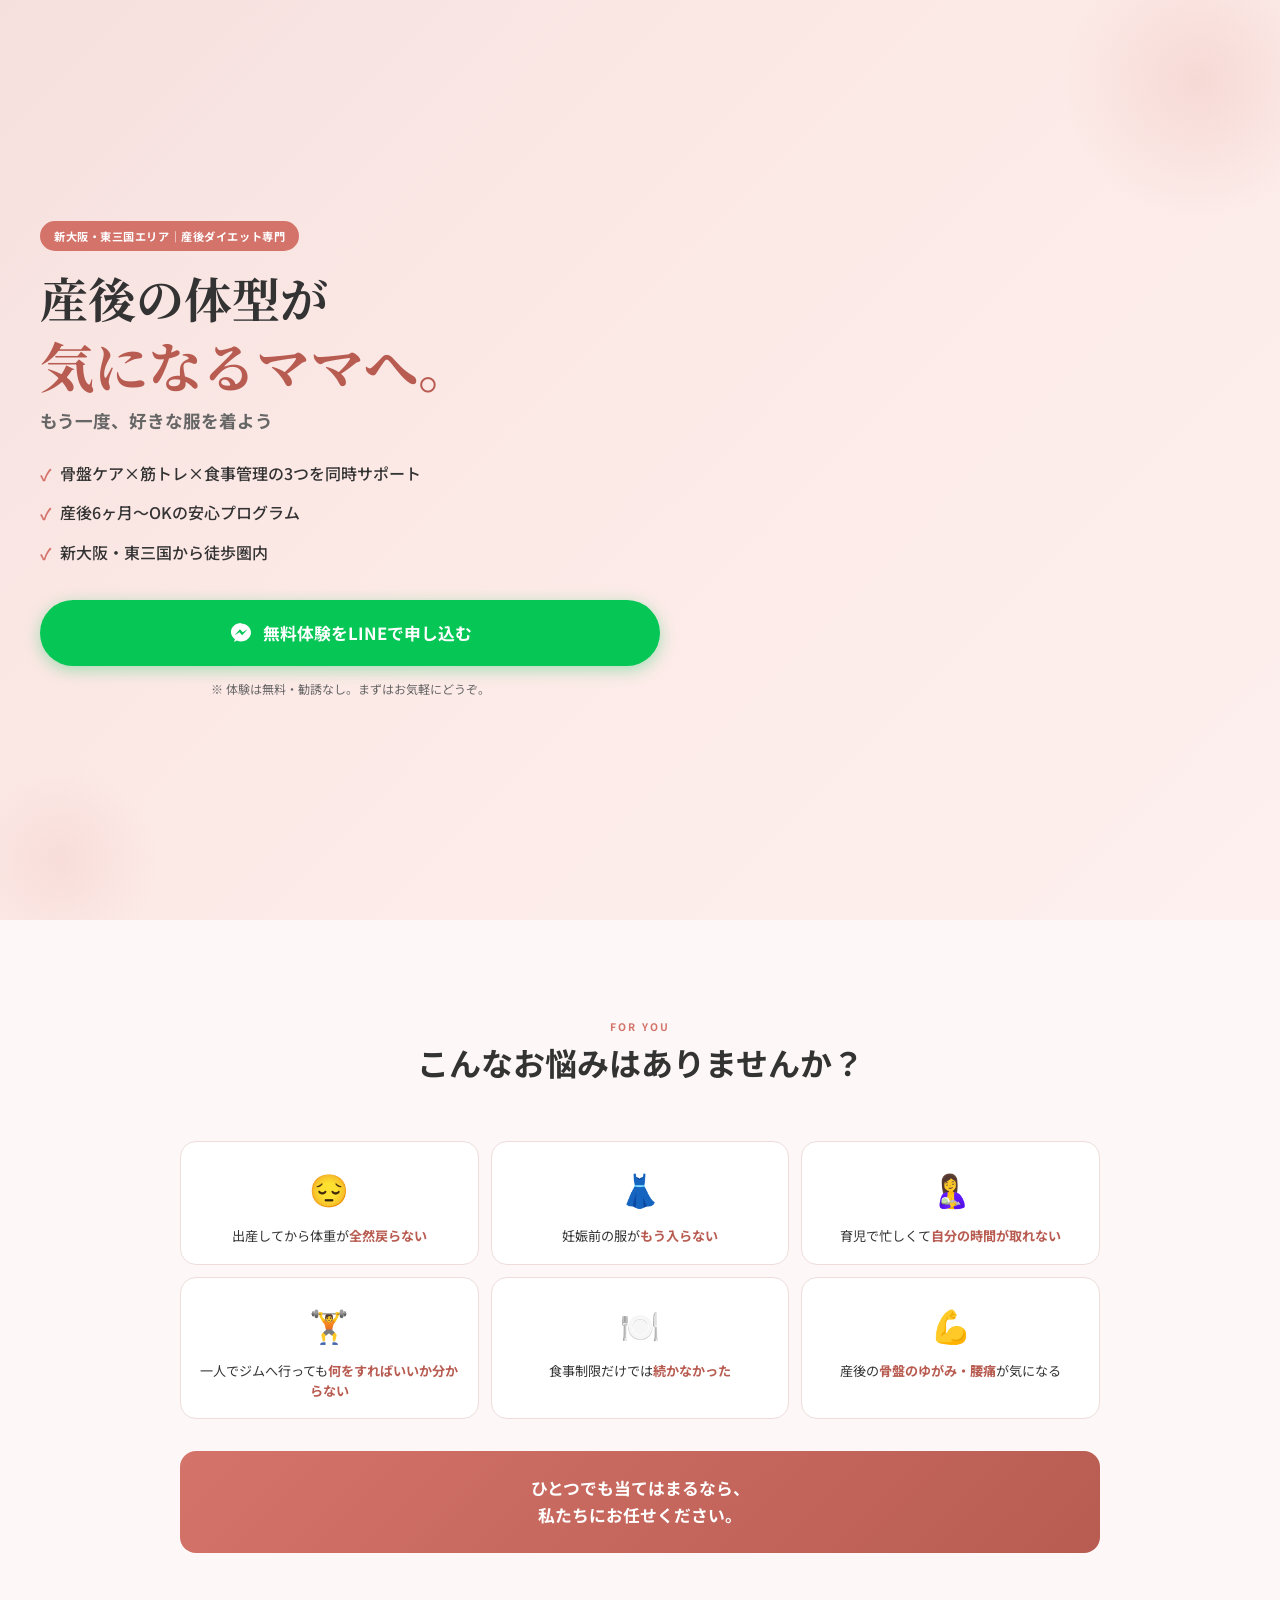
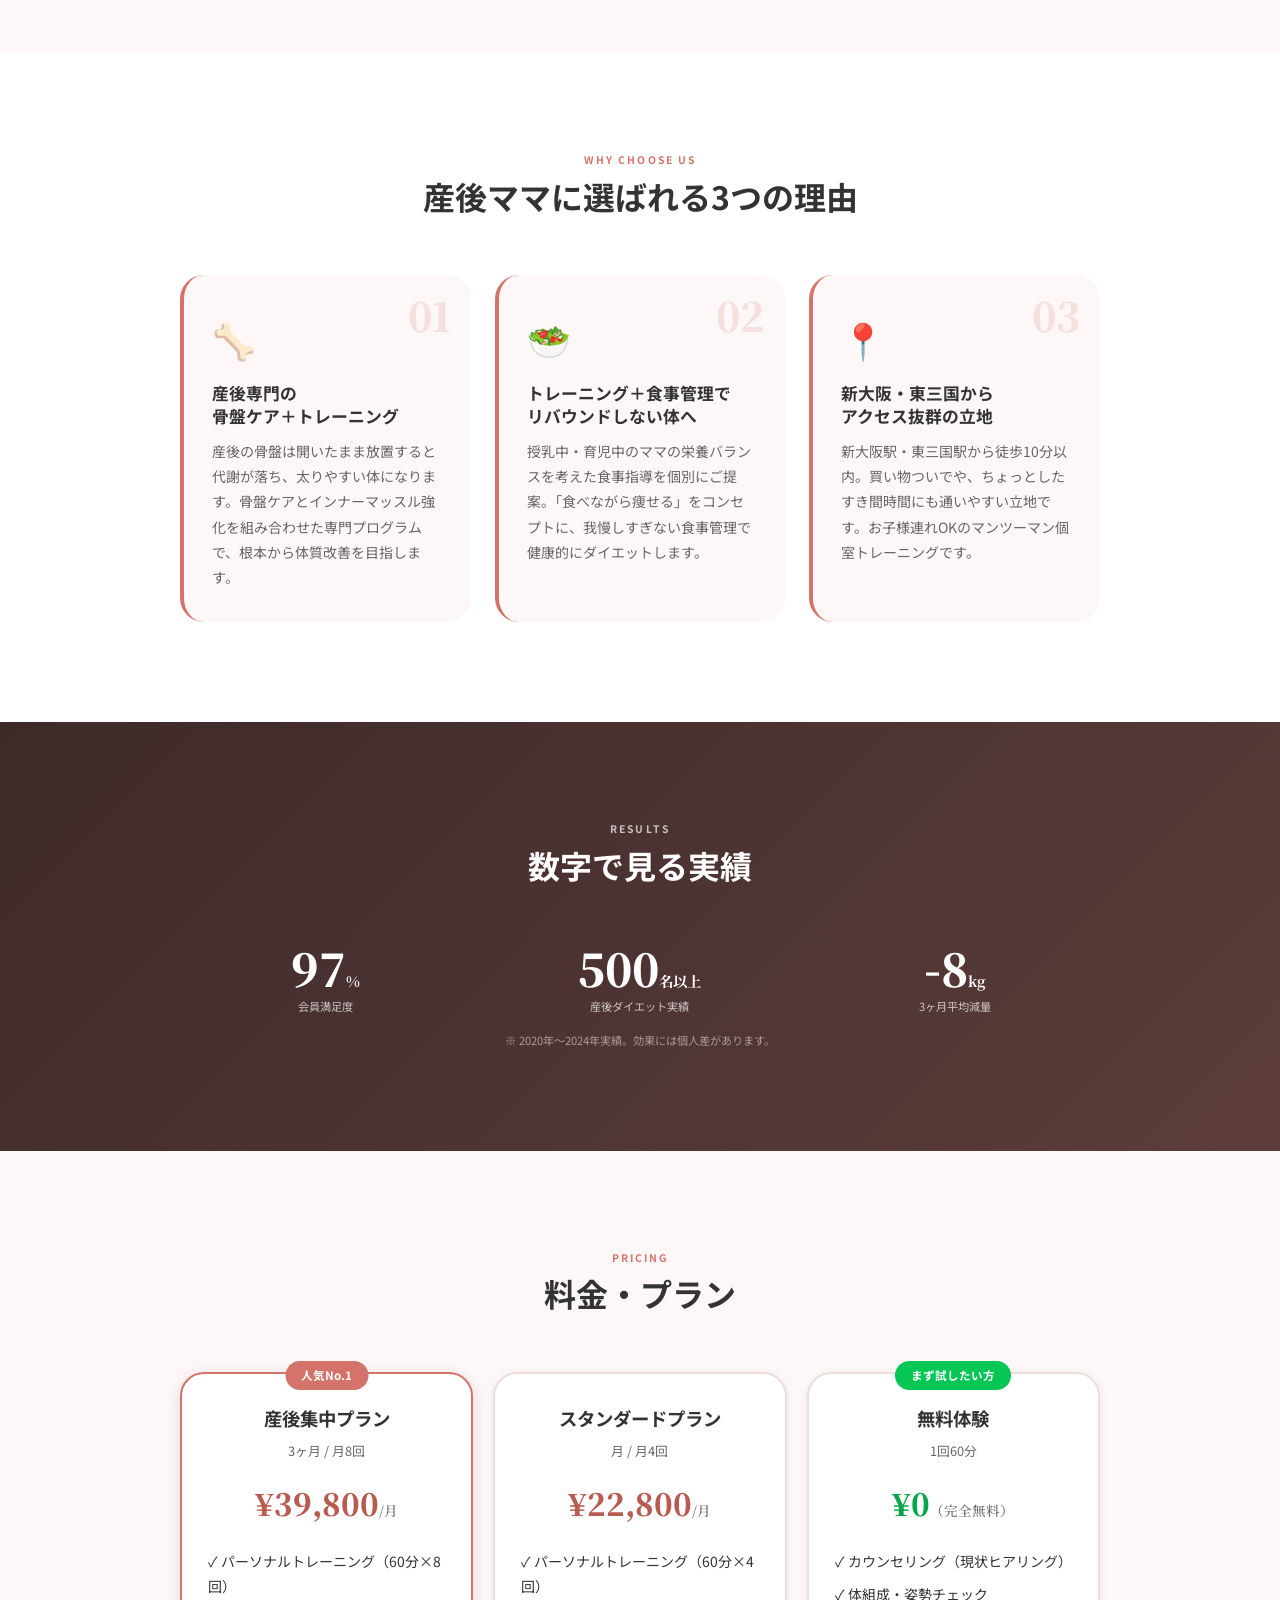
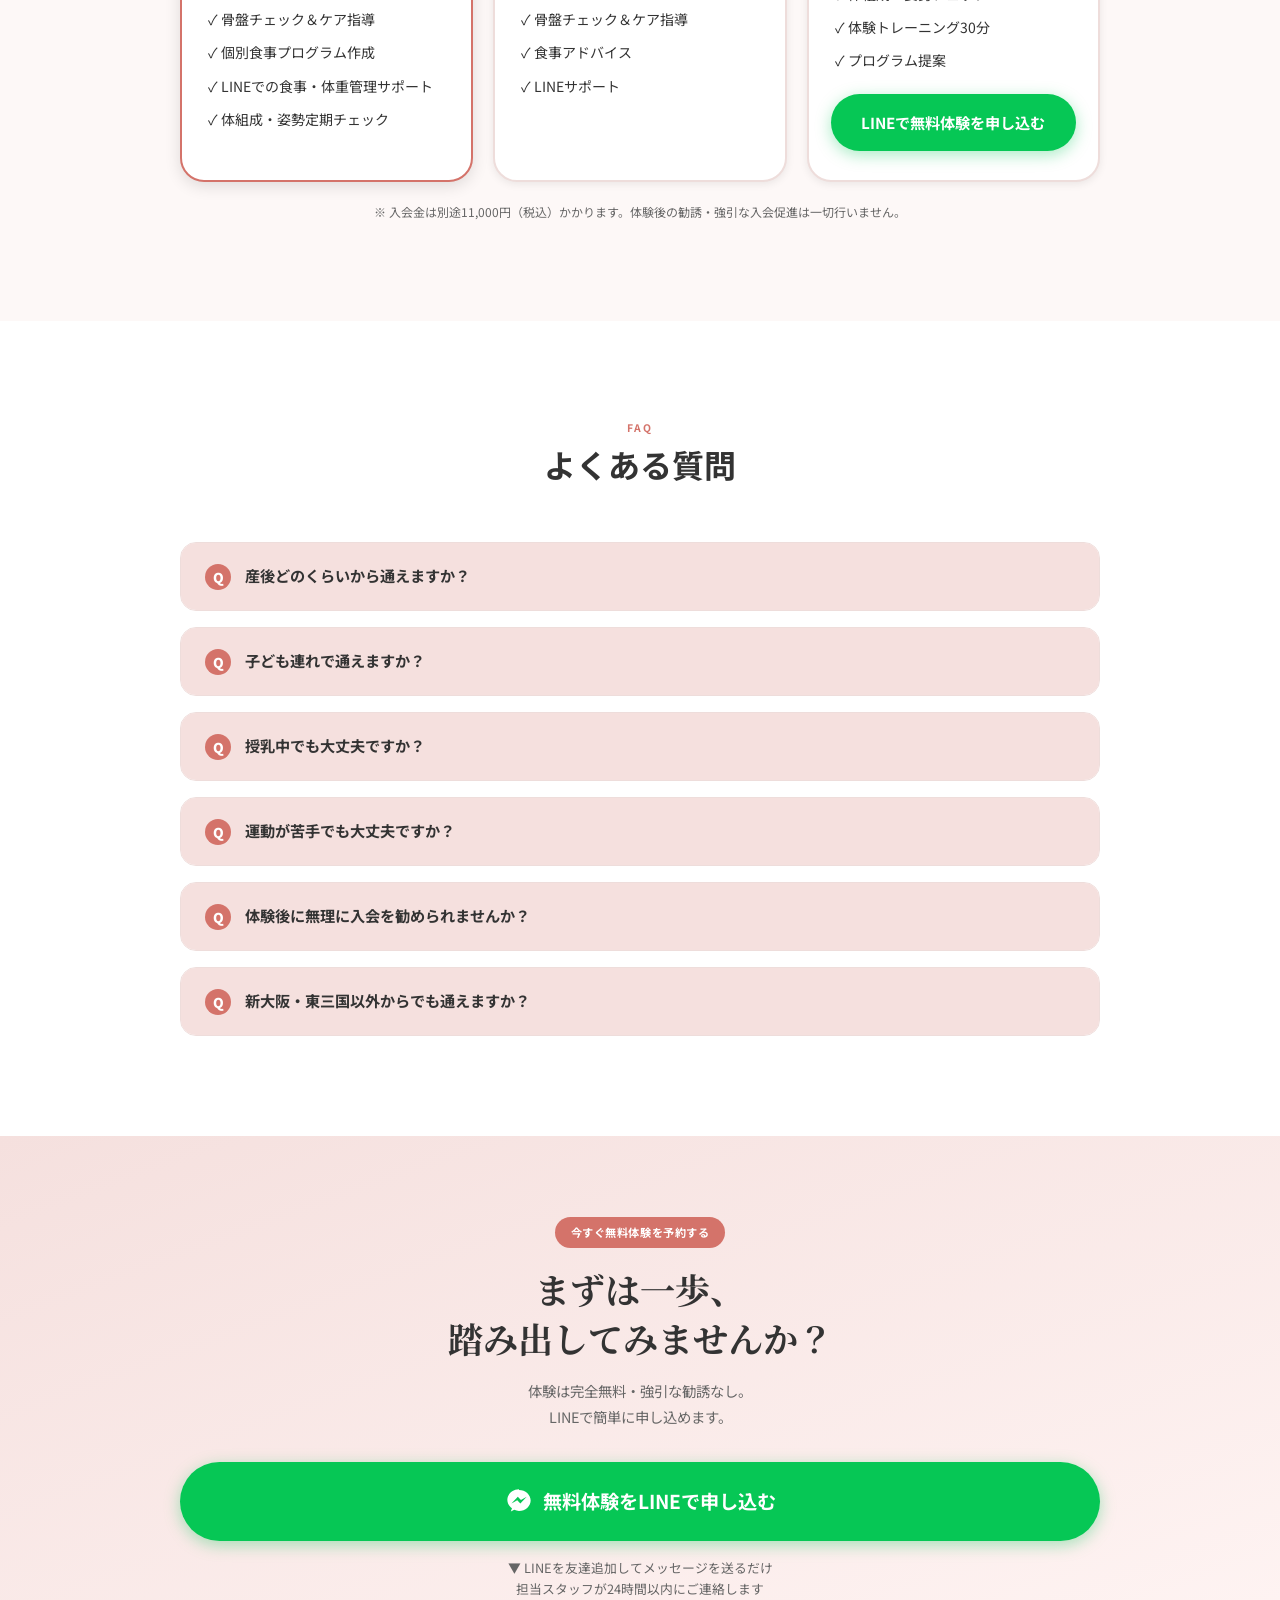
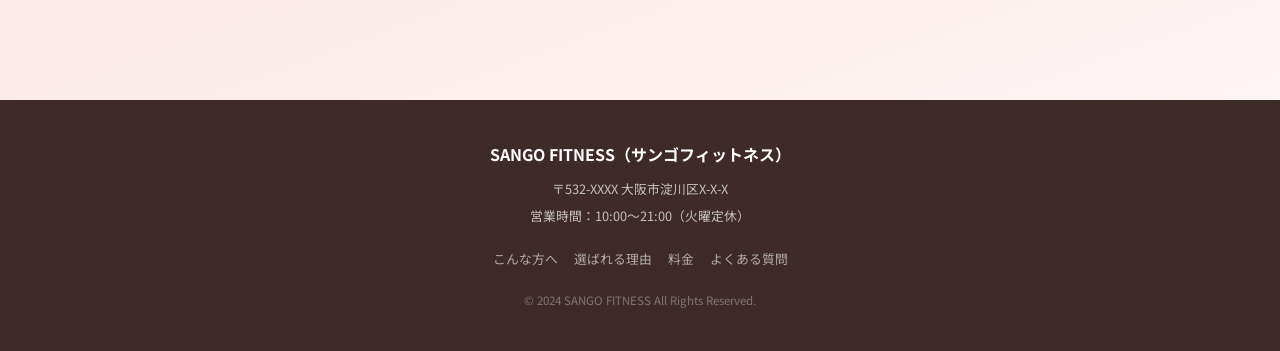
==== lp-sango-diet-shinsaibashi/index.html @ 0183baa8 "initial commit: 産後ダイエット×新大阪 LP" ====
<!DOCTYPE html>
<html lang="ja">
<head>
  <meta charset="UTF-8" />
  <meta name="viewport" content="width=device-width, initial-scale=1.0" />
  <meta name="description" content="新大阪・東三国エリアのパーソナルトレーニングジム。産後ダイエットに特化した女性専用プログラム。妊娠前の体型を取り戻したいママを全力でサポートします。無料体験受付中。" />
  <meta name="robots" content="index, follow" />

  <!-- OGP -->
  <meta property="og:title" content="産後ダイエット専門パーソナルジム｜新大阪・淀川区" />
  <meta property="og:description" content="産後6ヶ月〜のママに特化したパーソナルトレーニング。骨盤矯正×食事管理×筋トレで妊娠前の体型へ。新大阪・東三国エリア。まず無料体験から。" />
  <meta property="og:type" content="website" />
  <meta property="og:locale" content="ja_JP" />

  <title>産後ダイエット専門パーソナルジム｜新大阪・淀川区【無料体験受付中】</title>

  <!-- Google Fonts -->
  <link rel="preconnect" href="https://fonts.googleapis.com" />
  <link rel="preconnect" href="https://fonts.gstatic.com" crossorigin />
  <link href="https://fonts.googleapis.com/css2?family=Noto+Sans+JP:wght@400;500;700;900&family=Noto+Serif+JP:wght@400;700&display=swap" rel="stylesheet" />

  <!-- Reset & Styles -->
  <link rel="stylesheet" href="../shared/reset.css" />
  <link rel="stylesheet" href="style.css" />

  <!-- GA4（本番時に測定IDを差し替え） -->
  <!-- <script async src="https://www.googletagmanager.com/gtag/js?id=G-XXXXXXXXXX"></script>
  <script>
    window.dataLayer = window.dataLayer || [];
    function gtag(){dataLayer.push(arguments);}
    gtag('js', new Date());
    gtag('config', 'G-XXXXXXXXXX');
  </script> -->

  <!-- Microsoft Clarity（本番時にIDを差し替え） -->
  <!-- <script type="text/javascript">
    (function(c,l,a,r,i,t,y){c[a]=c[a]||function(){(c[a].q=c[a].q||[]).push(arguments)};
    t=l.createElement(r);t.async=1;t.src="https://www.clarity.ms/tag/"+i;
    y=l.getElementsByTagName(r)[0];y.parentNode.insertBefore(t,y);
    })(window, document, "clarity", "script", "XXXXXXXXXX");
  </script> -->
</head>
<body>

  <!-- ===== 固定LINEボタン（スクロール後に表示） ===== -->
  <div id="sticky-line-btn" class="sticky-line-wrap">
    <a href="https://line.me/R/ti/p/@XXXXXXXX" class="line-btn sticky-line-btn" target="_blank" rel="noopener noreferrer">
      <span class="line-icon">
        <svg xmlns="http://www.w3.org/2000/svg" viewBox="0 0 24 24" fill="currentColor" width="22" height="22"><path d="M12 2C6.48 2 2 6.03 2 11c0 2.95 1.55 5.57 3.97 7.28L5 21l2.93-1.4C9.19 20.18 10.57 20.5 12 20.5c5.52 0 10-4.03 10-9s-4.48-9-10-9zm1.14 12.13l-2.63-2.8-4.97 2.8 5.44-5.78 2.68 2.8 4.92-2.8-5.44 5.78z"/></svg>
      </span>
      無料体験をLINEで申し込む
    </a>
  </div>

  <!-- ===== ファーストビュー ===== -->
  <section class="hero" id="top">
    <div class="hero-bg-overlay"></div>
    <div class="hero-content">
      <p class="hero-label">新大阪・東三国エリア｜産後ダイエット専門</p>
      <h1 class="hero-title">
        産後の体型が<br />
        <em>気になるママへ。</em><br />
        <span class="hero-title-sub">もう一度、好きな服を着よう</span>
      </h1>
      <ul class="hero-points">
        <li><span class="check">✓</span> 骨盤ケア×筋トレ×食事管理の3つを同時サポート</li>
        <li><span class="check">✓</span> 産後6ヶ月〜OKの安心プログラム</li>
        <li><span class="check">✓</span> 新大阪・東三国から徒歩圏内</li>
      </ul>
      <a href="https://line.me/R/ti/p/@XXXXXXXX" class="line-btn hero-line-btn" target="_blank" rel="noopener noreferrer">
        <span class="line-icon">
          <svg xmlns="http://www.w3.org/2000/svg" viewBox="0 0 24 24" fill="currentColor" width="24" height="24"><path d="M12 2C6.48 2 2 6.03 2 11c0 2.95 1.55 5.57 3.97 7.28L5 21l2.93-1.4C9.19 20.18 10.57 20.5 12 20.5c5.52 0 10-4.03 10-9s-4.48-9-10-9zm1.14 12.13l-2.63-2.8-4.97 2.8 5.44-5.78 2.68 2.8 4.92-2.8-5.44 5.78z"/></svg>
        </span>
        無料体験をLINEで申し込む
      </a>
      <p class="hero-note">※ 体験は無料・勧誘なし。まずはお気軽にどうぞ。</p>
    </div>
  </section>

  <!-- ===== こんな方へ ===== -->
  <section class="target" id="target">
    <div class="container">
      <h2 class="section-title">
        <span class="section-title-en">FOR YOU</span>
        こんなお悩みはありませんか？
      </h2>
      <ul class="target-list">
        <li class="target-item">
          <span class="target-emoji">😔</span>
          <p>出産してから体重が<strong>全然戻らない</strong></p>
        </li>
        <li class="target-item">
          <span class="target-emoji">👗</span>
          <p>妊娠前の服が<strong>もう入らない</strong></p>
        </li>
        <li class="target-item">
          <span class="target-emoji">🤱</span>
          <p>育児で忙しくて<strong>自分の時間が取れない</strong></p>
        </li>
        <li class="target-item">
          <span class="target-emoji">🏋️</span>
          <p>一人でジムへ行っても<strong>何をすればいいか分からない</strong></p>
        </li>
        <li class="target-item">
          <span class="target-emoji">🍽️</span>
          <p>食事制限だけでは<strong>続かなかった</strong></p>
        </li>
        <li class="target-item">
          <span class="target-emoji">💪</span>
          <p>産後の<strong>骨盤のゆがみ・腰痛</strong>が気になる</p>
        </li>
      </ul>
      <div class="target-cta-box">
        <p class="target-cta-text">ひとつでも当てはまるなら、<br />私たちにお任せください。</p>
      </div>
    </div>
  </section>

  <!-- ===== 選ばれる理由 ===== -->
  <section class="reasons" id="reasons">
    <div class="container">
      <h2 class="section-title">
        <span class="section-title-en">WHY CHOOSE US</span>
        産後ママに選ばれる3つの理由
      </h2>
      <div class="reasons-grid">

        <div class="reason-card">
          <div class="reason-num">01</div>
          <div class="reason-icon-wrap">
            <span class="reason-icon">🦴</span>
          </div>
          <h3 class="reason-title">産後専門の<br />骨盤ケア＋トレーニング</h3>
          <p class="reason-text">産後の骨盤は開いたまま放置すると代謝が落ち、太りやすい体になります。骨盤ケアとインナーマッスル強化を組み合わせた専門プログラムで、根本から体質改善を目指します。</p>
        </div>

        <div class="reason-card">
          <div class="reason-num">02</div>
          <div class="reason-icon-wrap">
            <span class="reason-icon">🥗</span>
          </div>
          <h3 class="reason-title">トレーニング＋食事管理で<br />リバウンドしない体へ</h3>
          <p class="reason-text">授乳中・育児中のママの栄養バランスを考えた食事指導を個別にご提案。「食べながら痩せる」をコンセプトに、我慢しすぎない食事管理で健康的にダイエットします。</p>
        </div>

        <div class="reason-card">
          <div class="reason-num">03</div>
          <div class="reason-icon-wrap">
            <span class="reason-icon">📍</span>
          </div>
          <h3 class="reason-title">新大阪・東三国から<br />アクセス抜群の立地</h3>
          <p class="reason-text">新大阪駅・東三国駅から徒歩10分以内。買い物ついでや、ちょっとしたすき間時間にも通いやすい立地です。お子様連れOKのマンツーマン個室トレーニングです。</p>
        </div>

      </div>
    </div>
  </section>

  <!-- ===== 実績・数字 ===== -->
  <section class="results" id="results">
    <div class="container">
      <h2 class="section-title section-title--light">
        <span class="section-title-en">RESULTS</span>
        数字で見る実績
      </h2>
      <div class="results-grid">
        <div class="result-item">
          <span class="result-num">97<small>%</small></span>
          <span class="result-label">会員満足度</span>
        </div>
        <div class="result-item">
          <span class="result-num">500<small>名以上</small></span>
          <span class="result-label">産後ダイエット実績</span>
        </div>
        <div class="result-item">
          <span class="result-num">-8<small>kg</small></span>
          <span class="result-label">3ヶ月平均減量</span>
        </div>
      </div>
      <p class="results-note">※ 2020年〜2024年実績。効果には個人差があります。</p>
    </div>
  </section>

  <!-- ===== 料金・メニュー ===== -->
  <section class="pricing" id="pricing">
    <div class="container">
      <h2 class="section-title">
        <span class="section-title-en">PRICING</span>
        料金・プラン
      </h2>
      <div class="pricing-grid">

        <div class="pricing-card">
          <div class="pricing-badge">人気No.1</div>
          <h3 class="pricing-name">産後集中プラン</h3>
          <p class="pricing-period">3ヶ月 / 月8回</p>
          <p class="pricing-price">¥39,800<span class="pricing-unit">/月</span></p>
          <ul class="pricing-features">
            <li>✓ パーソナルトレーニング（60分×8回）</li>
            <li>✓ 骨盤チェック＆ケア指導</li>
            <li>✓ 個別食事プログラム作成</li>
            <li>✓ LINEでの食事・体重管理サポート</li>
            <li>✓ 体組成・姿勢定期チェック</li>
          </ul>
        </div>

        <div class="pricing-card pricing-card--basic">
          <h3 class="pricing-name">スタンダードプラン</h3>
          <p class="pricing-period">月 / 月4回</p>
          <p class="pricing-price">¥22,800<span class="pricing-unit">/月</span></p>
          <ul class="pricing-features">
            <li>✓ パーソナルトレーニング（60分×4回）</li>
            <li>✓ 骨盤チェック＆ケア指導</li>
            <li>✓ 食事アドバイス</li>
            <li>✓ LINEサポート</li>
          </ul>
        </div>

        <div class="pricing-card pricing-card--trial">
          <div class="pricing-badge pricing-badge--trial">まず試したい方</div>
          <h3 class="pricing-name">無料体験</h3>
          <p class="pricing-period">1回60分</p>
          <p class="pricing-price pricing-price--free">¥0<span class="pricing-unit">（完全無料）</span></p>
          <ul class="pricing-features">
            <li>✓ カウンセリング（現状ヒアリング）</li>
            <li>✓ 体組成・姿勢チェック</li>
            <li>✓ 体験トレーニング30分</li>
            <li>✓ プログラム提案</li>
          </ul>
          <a href="https://line.me/R/ti/p/@XXXXXXXX" class="line-btn pricing-line-btn" target="_blank" rel="noopener noreferrer">
            LINEで無料体験を申し込む
          </a>
        </div>

      </div>
      <p class="pricing-note">※ 入会金は別途11,000円（税込）かかります。体験後の勧誘・強引な入会促進は一切行いません。</p>
    </div>
  </section>

  <!-- ===== よくある質問 ===== -->
  <section class="faq" id="faq">
    <div class="container">
      <h2 class="section-title">
        <span class="section-title-en">FAQ</span>
        よくある質問
      </h2>
      <dl class="faq-list">

        <div class="faq-item">
          <dt class="faq-q">
            <span class="faq-q-icon">Q</span>
            産後どのくらいから通えますか？
          </dt>
          <dd class="faq-a">
            <span class="faq-a-icon">A</span>
            産後6ヶ月以降を推奨しています。産後6ヶ月未満の方はまず産婦人科の先生にご相談のうえ、許可が出てからご連絡ください。体験時に詳しいカウンセリングを行います。
          </dd>
        </div>

        <div class="faq-item">
          <dt class="faq-q">
            <span class="faq-q-icon">Q</span>
            子ども連れで通えますか？
          </dt>
          <dd class="faq-a">
            <span class="faq-a-icon">A</span>
            はい、0歳〜のお子様連れ大歓迎です。個室プライベートジムですのでお子様が泣いても気になりません。授乳スペースもご用意しています。ただし、セキュリティ上ベビーシッターサービスは提供していませんのでご了承ください。
          </dd>
        </div>

        <div class="faq-item">
          <dt class="faq-q">
            <span class="faq-q-icon">Q</span>
            授乳中でも大丈夫ですか？
          </dt>
          <dd class="faq-a">
            <span class="faq-a-icon">A</span>
            はい、授乳中のママにも対応した食事プランを作成します。授乳中は必要カロリーや栄養素が変わりますので、管理栄養士と連携した食事指導を行います。
          </dd>
        </div>

        <div class="faq-item">
          <dt class="faq-q">
            <span class="faq-q-icon">Q</span>
            運動が苦手でも大丈夫ですか？
          </dt>
          <dd class="faq-a">
            <span class="faq-a-icon">A</span>
            もちろんです。ほとんどの会員様が運動未経験からスタートしています。トレーナーが一から丁寧に指導しますので、ご安心ください。ゆっくり無理なく始められるプログラムをご用意しています。
          </dd>
        </div>

        <div class="faq-item">
          <dt class="faq-q">
            <span class="faq-q-icon">Q</span>
            体験後に無理に入会を勧められませんか？
          </dt>
          <dd class="faq-a">
            <span class="faq-a-icon">A</span>
            一切ありません。体験ではカウンセリングとトレーニングをしっかり行い、ご希望があればプランをご案内します。その場での即決を迫ることはございませんのでご安心ください。
          </dd>
        </div>

        <div class="faq-item">
          <dt class="faq-q">
            <span class="faq-q-icon">Q</span>
            新大阪・東三国以外からでも通えますか？
          </dt>
          <dd class="faq-a">
            <span class="faq-a-icon">A</span>
            はい、淀川区・中津・十三・宮原エリアからも通っていただいています。駅からのアクセスが良いため、大阪市北区・西淀川区の方にも多くご利用いただいています。
          </dd>
        </div>

      </dl>
    </div>
  </section>

  <!-- ===== 最終CTA ===== -->
  <section class="final-cta" id="cta">
    <div class="container">
      <p class="final-cta-label">今すぐ無料体験を予約する</p>
      <h2 class="final-cta-title">
        まずは一歩、<br />
        踏み出してみませんか？
      </h2>
      <p class="final-cta-text">
        体験は完全無料・強引な勧誘なし。<br />
        LINEで簡単に申し込めます。
      </p>
      <a href="https://line.me/R/ti/p/@XXXXXXXX" class="line-btn final-line-btn" target="_blank" rel="noopener noreferrer">
        <span class="line-icon">
          <svg xmlns="http://www.w3.org/2000/svg" viewBox="0 0 24 24" fill="currentColor" width="28" height="28"><path d="M12 2C6.48 2 2 6.03 2 11c0 2.95 1.55 5.57 3.97 7.28L5 21l2.93-1.4C9.19 20.18 10.57 20.5 12 20.5c5.52 0 10-4.03 10-9s-4.48-9-10-9zm1.14 12.13l-2.63-2.8-4.97 2.8 5.44-5.78 2.68 2.8 4.92-2.8-5.44 5.78z"/></svg>
        </span>
        無料体験をLINEで申し込む
      </a>
      <p class="final-cta-note">
        ▼ LINEを友達追加してメッセージを送るだけ<br />
        担当スタッフが24時間以内にご連絡します
      </p>
    </div>
  </section>

  <!-- ===== フッター ===== -->
  <footer class="footer">
    <div class="container">
      <p class="footer-name">SANGO FITNESS（サンゴフィットネス）</p>
      <p class="footer-address">〒532-XXXX 大阪市淀川区X-X-X</p>
      <p class="footer-hours">営業時間：10:00〜21:00（火曜定休）</p>
      <nav class="footer-nav">
        <a href="#target">こんな方へ</a>
        <a href="#reasons">選ばれる理由</a>
        <a href="#pricing">料金</a>
        <a href="#faq">よくある質問</a>
      </nav>
      <p class="footer-copy">&copy; 2024 SANGO FITNESS All Rights Reserved.</p>
    </div>
  </footer>

  <script src="../shared/common.js"></script>
  <script src="script.js"></script>
</body>
</html>
---- lp-sango-diet-shinsaibashi/style.css ----
/* =============================================
   産後ダイエット×新大阪 LP スタイルシート
   Mobile First
============================================= */

/* ===== CSS変数 ===== */
:root {
  --color-primary: #d4736a;      /* ローズピンク */
  --color-primary-light: #f5e0de;
  --color-primary-dark: #b85c52;
  --color-accent: #e8a598;
  --color-line: #06C755;          /* LINE公式グリーン */
  --color-line-dark: #05a748;
  --color-text: #333333;
  --color-text-sub: #666666;
  --color-bg: #ffffff;
  --color-bg-soft: #fdf8f7;
  --color-bg-dark: #3d2a29;
  --color-border: #eedddb;

  --font-sans: 'Noto Sans JP', 'Hiragino Kaku Gothic ProN', sans-serif;
  --font-serif: 'Noto Serif JP', 'Hiragino Mincho ProN', serif;

  --shadow-sm: 0 2px 8px rgba(0, 0, 0, 0.08);
  --shadow-md: 0 4px 16px rgba(0, 0, 0, 0.12);
  --shadow-lg: 0 8px 32px rgba(0, 0, 0, 0.16);

  --radius-sm: 8px;
  --radius-md: 16px;
  --radius-lg: 24px;

  --max-width: 1000px;
  --padding-x: 20px;
}

/* ===== ベーススタイル ===== */
body {
  font-family: var(--font-sans);
  color: var(--color-text);
  background-color: var(--color-bg);
  font-size: 15px;
  line-height: 1.8;
}

.container {
  max-width: var(--max-width);
  margin: 0 auto;
  padding: 0 var(--padding-x);
}

/* ===== セクション共通 ===== */
section {
  padding: 60px 0;
}

.section-title {
  text-align: center;
  font-size: 1.5rem;
  font-weight: 700;
  color: var(--color-text);
  margin-bottom: 40px;
  line-height: 1.4;
}

.section-title-en {
  display: block;
  font-size: 0.65rem;
  letter-spacing: 0.2em;
  color: var(--color-primary);
  font-weight: 700;
  margin-bottom: 6px;
}

.section-title--light {
  color: #fff;
}

.section-title--light .section-title-en {
  color: rgba(255, 255, 255, 0.7);
}

/* ===== LINEボタン共通 ===== */
.line-btn {
  display: inline-flex;
  align-items: center;
  justify-content: center;
  gap: 10px;
  background-color: var(--color-line);
  color: #fff;
  font-weight: 700;
  border-radius: 50px;
  padding: 16px 32px;
  font-size: 1rem;
  transition: background-color 0.2s ease, transform 0.15s ease, box-shadow 0.2s ease;
  box-shadow: 0 4px 16px rgba(6, 199, 85, 0.35);
  width: 100%;
  max-width: 360px;
  text-align: center;
}

.line-btn:hover,
.line-btn:focus {
  background-color: var(--color-line-dark);
  transform: translateY(-2px);
  box-shadow: 0 6px 20px rgba(6, 199, 85, 0.45);
}

.line-btn:active {
  transform: translateY(0);
}

.line-icon {
  flex-shrink: 0;
  display: flex;
  align-items: center;
}

/* ===== 固定LINEボタン ===== */
.sticky-line-wrap {
  position: fixed;
  bottom: 20px;
  left: 50%;
  transform: translateX(-50%);
  z-index: 1000;
  opacity: 0;
  pointer-events: none;
  transition: opacity 0.3s ease;
  width: calc(100% - 32px);
  max-width: 400px;
}

.sticky-line-wrap.visible {
  opacity: 1;
  pointer-events: auto;
}

.sticky-line-btn {
  font-size: 0.95rem;
  padding: 14px 24px;
  box-shadow: 0 4px 20px rgba(0, 0, 0, 0.25);
}

/* ===== ファーストビュー ===== */
.hero {
  position: relative;
  min-height: 100svh;
  background: linear-gradient(135deg, #f5e0de 0%, #fce9e6 40%, #fdf0ee 100%);
  display: flex;
  align-items: center;
  overflow: hidden;
}

.hero::before {
  content: '';
  position: absolute;
  top: -60px;
  right: -60px;
  width: 280px;
  height: 280px;
  background: radial-gradient(circle, rgba(212, 115, 106, 0.15) 0%, transparent 70%);
  border-radius: 50%;
}

.hero::after {
  content: '';
  position: absolute;
  bottom: -40px;
  left: -40px;
  width: 200px;
  height: 200px;
  background: radial-gradient(circle, rgba(212, 115, 106, 0.1) 0%, transparent 70%);
  border-radius: 50%;
}

.hero-bg-overlay {
  display: none;
}

.hero-content {
  position: relative;
  z-index: 1;
  padding: 80px var(--padding-x) 100px;
  width: 100%;
}

.hero-label {
  display: inline-block;
  background-color: var(--color-primary);
  color: #fff;
  font-size: 0.7rem;
  font-weight: 700;
  letter-spacing: 0.05em;
  padding: 5px 14px;
  border-radius: 50px;
  margin-bottom: 16px;
}

.hero-title {
  font-family: var(--font-serif);
  font-size: 2rem;
  font-weight: 700;
  line-height: 1.3;
  color: var(--color-text);
  margin-bottom: 8px;
}

.hero-title em {
  font-style: normal;
  color: var(--color-primary-dark);
  font-size: 2.2rem;
}

.hero-title-sub {
  display: block;
  font-size: 1.1rem;
  font-family: var(--font-sans);
  font-weight: 700;
  color: var(--color-text-sub);
  margin-top: 8px;
  line-height: 1.5;
}

.hero-points {
  margin: 24px 0 32px;
  display: flex;
  flex-direction: column;
  gap: 10px;
}

.hero-points li {
  font-size: 0.9rem;
  font-weight: 500;
  color: var(--color-text);
  display: flex;
  align-items: flex-start;
  gap: 8px;
}

.check {
  color: var(--color-primary);
  font-weight: 700;
  flex-shrink: 0;
  margin-top: 1px;
}

.hero-line-btn {
  font-size: 1.05rem;
  padding: 18px 32px;
  max-width: 100%;
}

.hero-note {
  margin-top: 12px;
  font-size: 0.75rem;
  color: var(--color-text-sub);
  text-align: center;
}

/* ===== こんな方へ ===== */
.target {
  background-color: var(--color-bg-soft);
}

.target-list {
  display: grid;
  grid-template-columns: 1fr 1fr;
  gap: 12px;
  margin-bottom: 32px;
}

.target-item {
  background-color: #fff;
  border: 1.5px solid var(--color-border);
  border-radius: var(--radius-md);
  padding: 18px 14px;
  text-align: center;
  transition: border-color 0.2s, box-shadow 0.2s;
}

.target-item:hover {
  border-color: var(--color-primary);
  box-shadow: var(--shadow-sm);
}

.target-emoji {
  display: block;
  font-size: 2rem;
  margin-bottom: 8px;
}

.target-item p {
  font-size: 0.82rem;
  line-height: 1.5;
  color: var(--color-text);
}

.target-item strong {
  color: var(--color-primary-dark);
}

.target-cta-box {
  background: linear-gradient(135deg, var(--color-primary), var(--color-primary-dark));
  border-radius: var(--radius-md);
  padding: 24px 20px;
  text-align: center;
}

.target-cta-text {
  color: #fff;
  font-weight: 700;
  font-size: 1.05rem;
  line-height: 1.6;
}

/* ===== 選ばれる理由 ===== */
.reasons {
  background-color: #fff;
}

.reasons-grid {
  display: flex;
  flex-direction: column;
  gap: 20px;
}

.reason-card {
  background-color: var(--color-bg-soft);
  border-radius: var(--radius-lg);
  padding: 28px 24px;
  border-left: 4px solid var(--color-primary);
  position: relative;
}

.reason-num {
  position: absolute;
  top: 20px;
  right: 20px;
  font-size: 2.5rem;
  font-weight: 900;
  color: var(--color-primary-light);
  line-height: 1;
  font-family: var(--font-serif);
}

.reason-icon-wrap {
  margin-bottom: 12px;
}

.reason-icon {
  font-size: 2.2rem;
}

.reason-title {
  font-size: 1.05rem;
  font-weight: 700;
  color: var(--color-text);
  margin-bottom: 10px;
  line-height: 1.4;
}

.reason-text {
  font-size: 0.875rem;
  color: var(--color-text-sub);
  line-height: 1.8;
}

/* ===== 実績 ===== */
.results {
  background: linear-gradient(135deg, var(--color-bg-dark) 0%, #5c3d3b 100%);
}

.results-grid {
  display: grid;
  grid-template-columns: repeat(3, 1fr);
  gap: 16px;
  margin-bottom: 16px;
}

.result-item {
  text-align: center;
}

.result-num {
  display: block;
  font-size: 2.2rem;
  font-weight: 900;
  color: #fff;
  line-height: 1.1;
  font-family: var(--font-serif);
}

.result-num small {
  font-size: 0.9rem;
  font-weight: 700;
}

.result-label {
  display: block;
  font-size: 0.7rem;
  color: rgba(255, 255, 255, 0.7);
  margin-top: 6px;
  line-height: 1.4;
}

.results-note {
  text-align: center;
  font-size: 0.7rem;
  color: rgba(255, 255, 255, 0.5);
}

/* ===== 料金 ===== */
.pricing {
  background-color: var(--color-bg-soft);
}

.pricing-grid {
  display: flex;
  flex-direction: column;
  gap: 20px;
  margin-bottom: 20px;
}

.pricing-card {
  background-color: #fff;
  border-radius: var(--radius-lg);
  padding: 28px 22px;
  border: 2px solid var(--color-border);
  position: relative;
  box-shadow: var(--shadow-sm);
}

.pricing-card:first-child {
  border-color: var(--color-primary);
  box-shadow: var(--shadow-md);
}

.pricing-badge {
  position: absolute;
  top: -13px;
  left: 50%;
  transform: translateX(-50%);
  background-color: var(--color-primary);
  color: #fff;
  font-size: 0.72rem;
  font-weight: 700;
  padding: 4px 16px;
  border-radius: 50px;
  white-space: nowrap;
}

.pricing-badge--trial {
  background-color: var(--color-line);
}

.pricing-name {
  font-size: 1.15rem;
  font-weight: 700;
  color: var(--color-text);
  text-align: center;
  margin-bottom: 4px;
}

.pricing-period {
  text-align: center;
  font-size: 0.8rem;
  color: var(--color-text-sub);
  margin-bottom: 14px;
}

.pricing-price {
  text-align: center;
  font-size: 1.9rem;
  font-weight: 900;
  color: var(--color-primary-dark);
  font-family: var(--font-serif);
  margin-bottom: 18px;
}

.pricing-price--free {
  color: var(--color-line-dark);
}

.pricing-unit {
  font-size: 0.85rem;
  font-weight: 500;
  color: var(--color-text-sub);
}

.pricing-features {
  display: flex;
  flex-direction: column;
  gap: 8px;
  margin-bottom: 20px;
}

.pricing-features li {
  font-size: 0.875rem;
  color: var(--color-text);
  padding-left: 4px;
}

.pricing-line-btn {
  font-size: 0.95rem;
  padding: 15px 24px;
  max-width: 100%;
}

.pricing-note {
  font-size: 0.75rem;
  color: var(--color-text-sub);
  text-align: center;
  line-height: 1.6;
}

/* ===== FAQ ===== */
.faq {
  background-color: #fff;
}

.faq-list {
  display: flex;
  flex-direction: column;
  gap: 12px;
}

.faq-item {
  border: 1.5px solid var(--color-border);
  border-radius: var(--radius-md);
  overflow: hidden;
}

.faq-q,
.faq-a {
  display: flex;
  gap: 14px;
  padding: 18px 16px;
  font-size: 0.9rem;
  line-height: 1.7;
  align-items: flex-start;
}

.faq-q {
  background-color: var(--color-primary-light);
  font-weight: 700;
  color: var(--color-text);
  cursor: pointer;
}

.faq-a {
  background-color: #fff;
  color: var(--color-text-sub);
}

.faq-q-icon,
.faq-a-icon {
  flex-shrink: 0;
  width: 26px;
  height: 26px;
  border-radius: 50%;
  display: flex;
  align-items: center;
  justify-content: center;
  font-weight: 900;
  font-size: 0.85rem;
  margin-top: 1px;
}

.faq-q-icon {
  background-color: var(--color-primary);
  color: #fff;
}

.faq-a-icon {
  background-color: #e8e8e8;
  color: var(--color-text);
}

/* ===== 最終CTA ===== */
.final-cta {
  background: linear-gradient(160deg, var(--color-primary-light) 0%, #fff5f4 100%);
  text-align: center;
  padding: 80px 0 100px;
}

.final-cta-label {
  display: inline-block;
  background-color: var(--color-primary);
  color: #fff;
  font-size: 0.7rem;
  font-weight: 700;
  letter-spacing: 0.05em;
  padding: 5px 16px;
  border-radius: 50px;
  margin-bottom: 16px;
}

.final-cta-title {
  font-family: var(--font-serif);
  font-size: 1.7rem;
  font-weight: 700;
  line-height: 1.4;
  color: var(--color-text);
  margin-bottom: 16px;
}

.final-cta-text {
  font-size: 0.9rem;
  color: var(--color-text-sub);
  line-height: 1.8;
  margin-bottom: 32px;
}

.final-line-btn {
  font-size: 1.1rem;
  padding: 20px 36px;
  max-width: 100%;
  margin: 0 auto;
}

.final-cta-note {
  margin-top: 16px;
  font-size: 0.8rem;
  color: var(--color-text-sub);
  line-height: 1.7;
}

/* ===== フッター ===== */
.footer {
  background-color: var(--color-bg-dark);
  color: rgba(255, 255, 255, 0.7);
  padding: 40px 0;
  text-align: center;
}

.footer-name {
  font-weight: 700;
  color: #fff;
  font-size: 1rem;
  margin-bottom: 8px;
}

.footer-address,
.footer-hours {
  font-size: 0.8rem;
  margin-bottom: 4px;
}

.footer-nav {
  display: flex;
  justify-content: center;
  flex-wrap: wrap;
  gap: 16px;
  margin: 20px 0;
}

.footer-nav a {
  font-size: 0.8rem;
  color: rgba(255, 255, 255, 0.6);
  transition: color 0.2s;
}

.footer-nav a:hover {
  color: #fff;
}

.footer-copy {
  font-size: 0.72rem;
  color: rgba(255, 255, 255, 0.35);
  margin-top: 8px;
}

/* ===== アニメーション ===== */
.fade-in {
  opacity: 0;
  transform: translateY(20px);
  transition: opacity 0.6s ease, transform 0.6s ease;
}

.fade-in.is-visible {
  opacity: 1;
  transform: translateY(0);
}

/* ===== タブレット以上 ===== */
@media (min-width: 640px) {
  :root {
    --padding-x: 32px;
  }

  body {
    font-size: 16px;
  }

  section {
    padding: 80px 0;
  }

  .section-title {
    font-size: 1.75rem;
  }

  .hero-content {
    padding: 100px var(--padding-x) 120px;
    max-width: 640px;
  }

  .hero-title {
    font-size: 2.5rem;
  }

  .hero-title em {
    font-size: 2.8rem;
  }

  .target-list {
    grid-template-columns: repeat(3, 1fr);
  }

  .reasons-grid {
    gap: 24px;
  }

  .reason-card {
    padding: 32px 28px;
  }

  .pricing-grid {
    display: grid;
    grid-template-columns: 1fr 1fr;
    gap: 20px;
  }

  .pricing-card:last-child {
    grid-column: 1 / -1;
    max-width: 500px;
    margin: 0 auto;
    width: 100%;
  }

  .results-grid {
    gap: 24px;
  }

  .result-num {
    font-size: 2.8rem;
  }
}

/* ===== デスクトップ ===== */
@media (min-width: 960px) {
  :root {
    --padding-x: 40px;
  }

  section {
    padding: 100px 0;
  }

  .section-title {
    font-size: 2rem;
    margin-bottom: 56px;
  }

  .hero {
    min-height: 95vh;
  }

  .hero-content {
    max-width: 700px;
    padding: 120px var(--padding-x);
  }

  .hero-title {
    font-size: 3rem;
  }

  .hero-title em {
    font-size: 3.4rem;
  }

  .hero-points li {
    font-size: 1rem;
  }

  .target-list {
    grid-template-columns: repeat(3, 1fr);
  }

  .reasons-grid {
    flex-direction: row;
    gap: 24px;
  }

  .reason-card {
    flex: 1;
  }

  .pricing-grid {
    grid-template-columns: repeat(3, 1fr);
  }

  .pricing-card:last-child {
    grid-column: auto;
    max-width: none;
    margin: 0;
  }

  .faq-list {
    gap: 16px;
  }

  .faq-q,
  .faq-a {
    font-size: 0.95rem;
    padding: 20px 24px;
  }

  .final-cta-title {
    font-size: 2.2rem;
  }

  .final-line-btn {
    font-size: 1.2rem;
    padding: 22px 48px;
  }
}
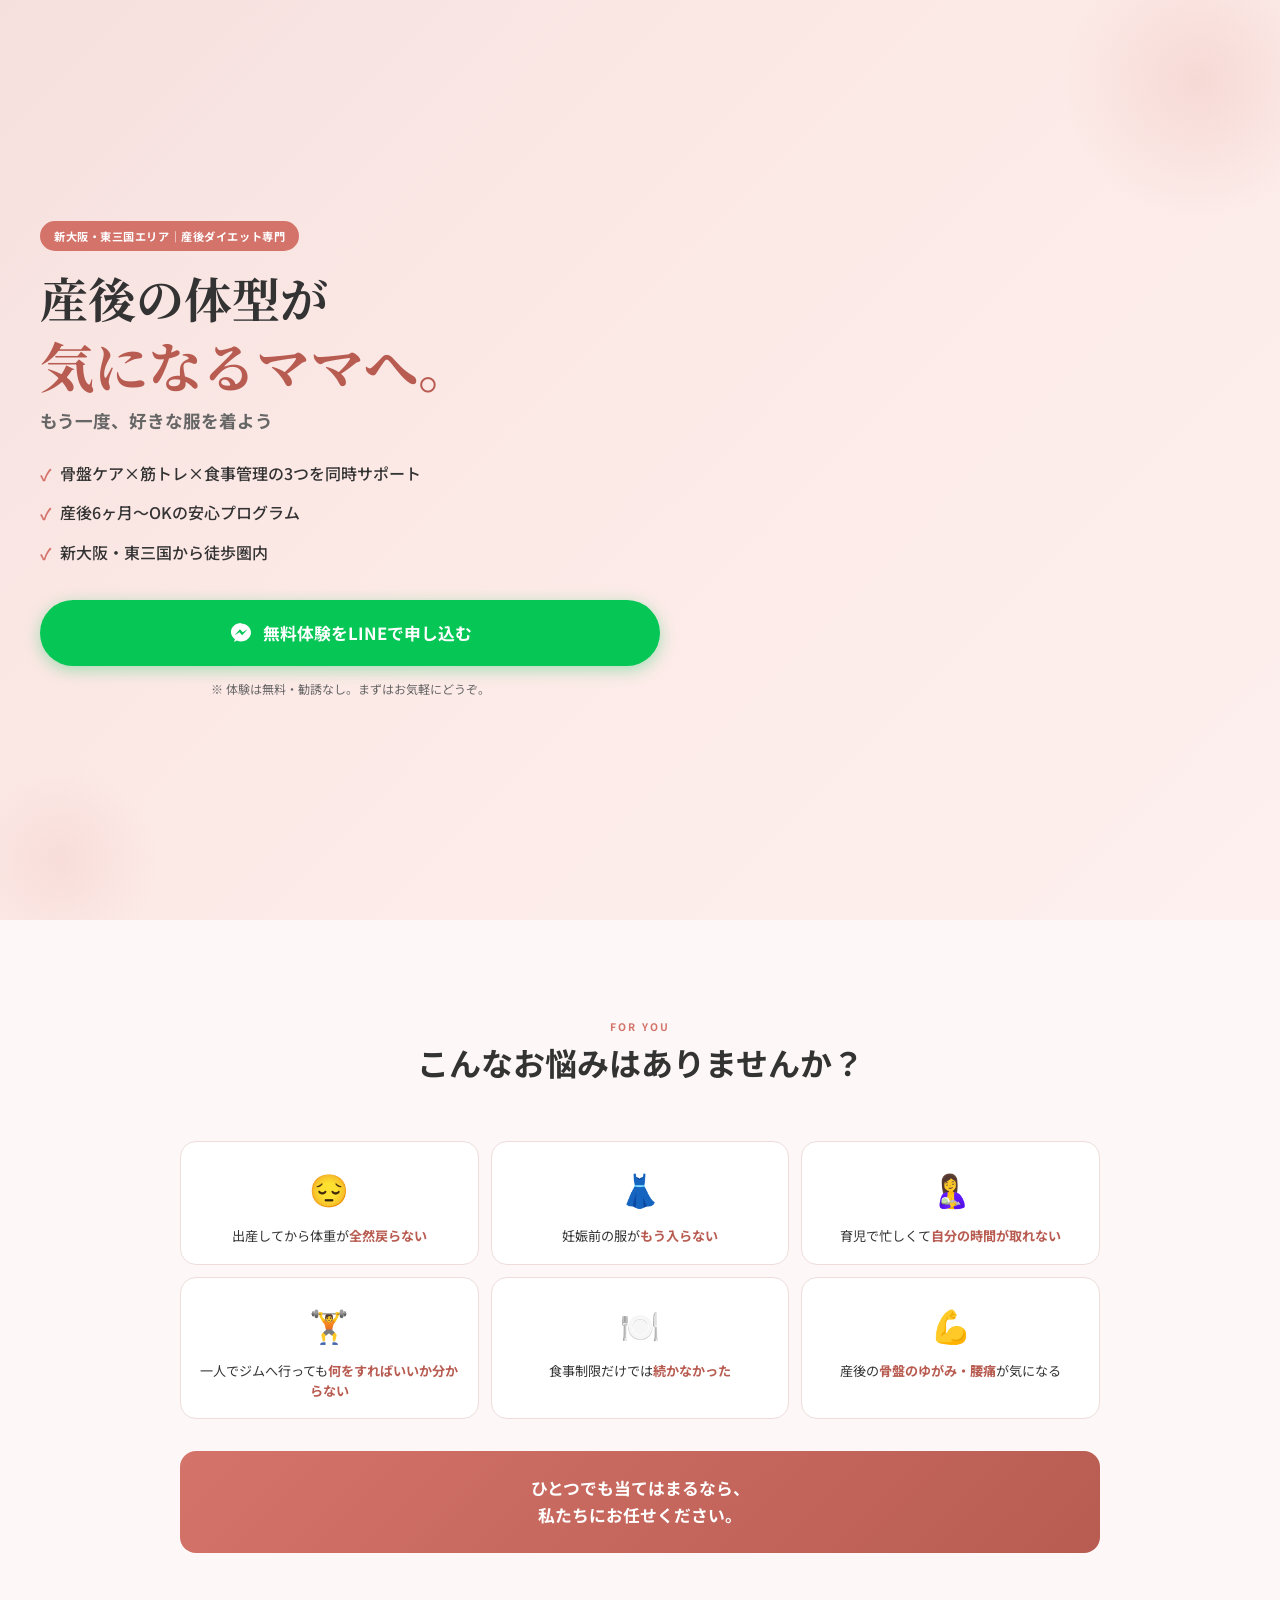
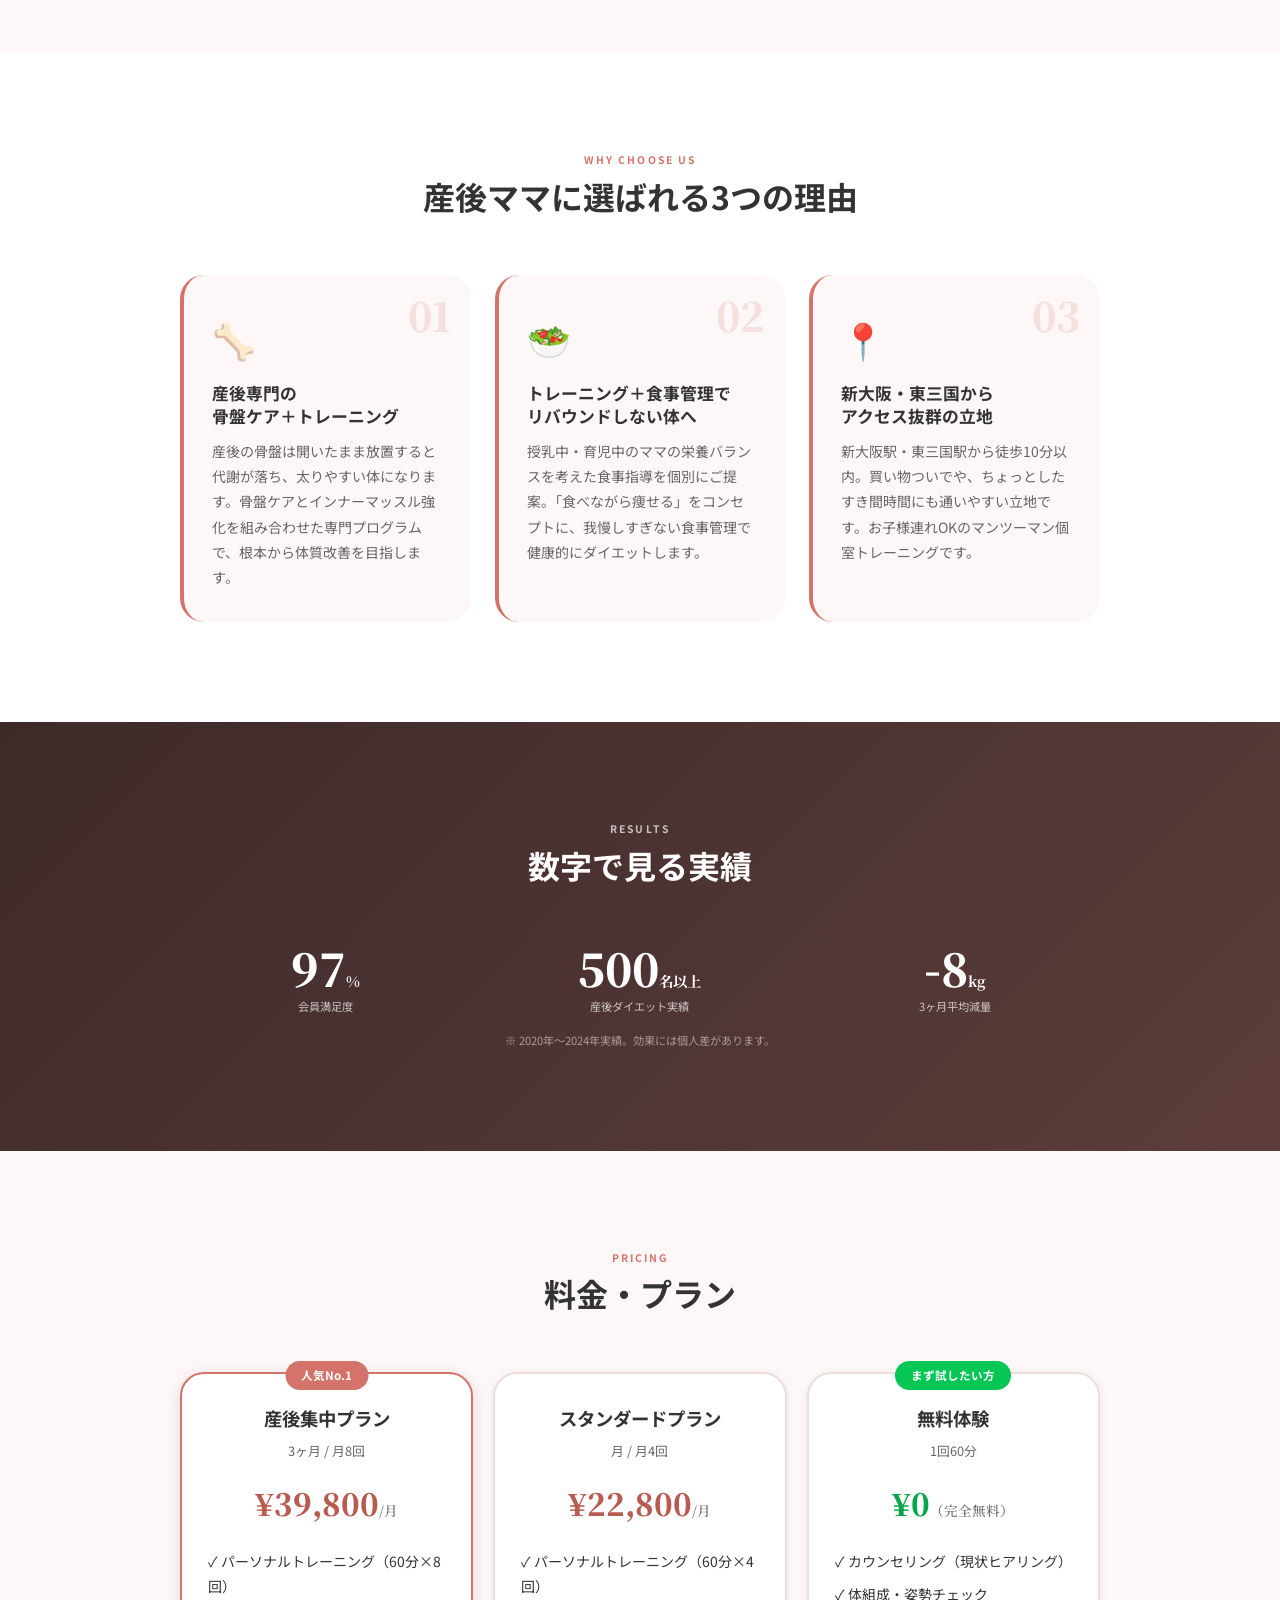
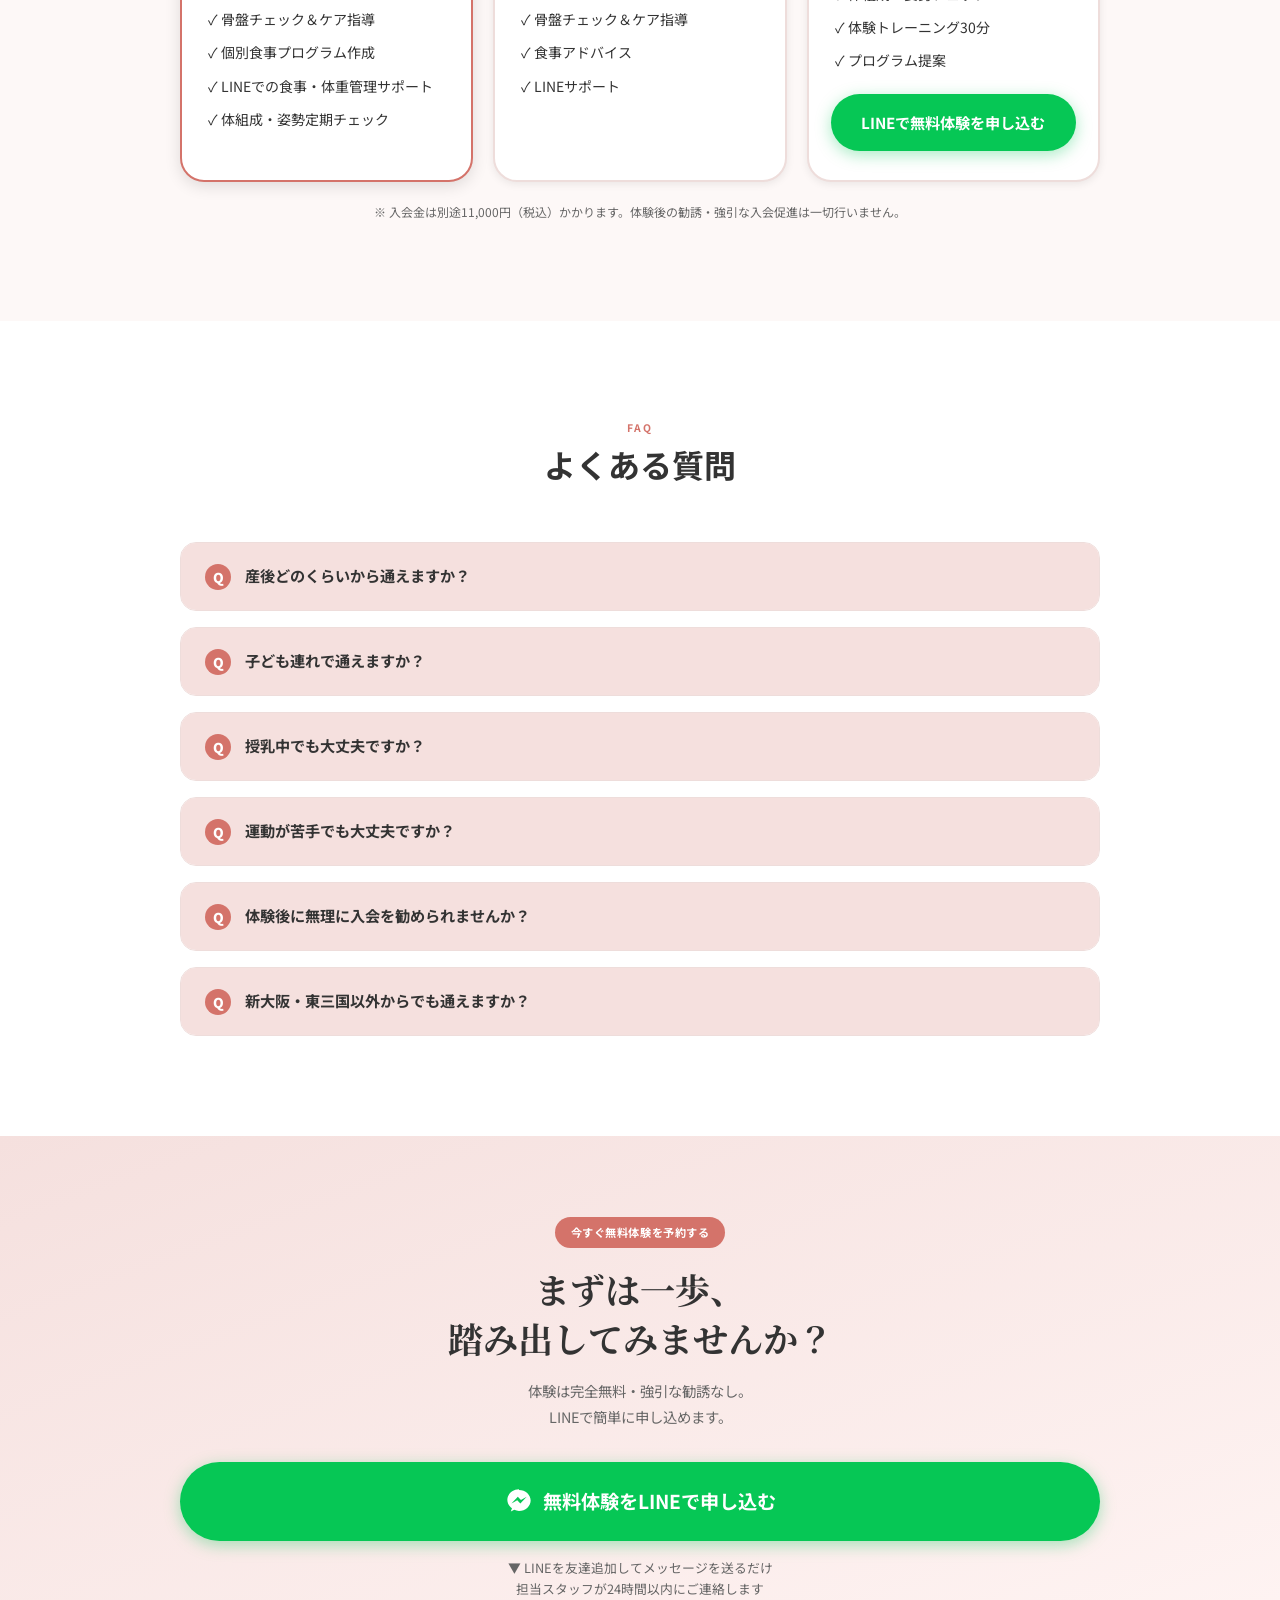
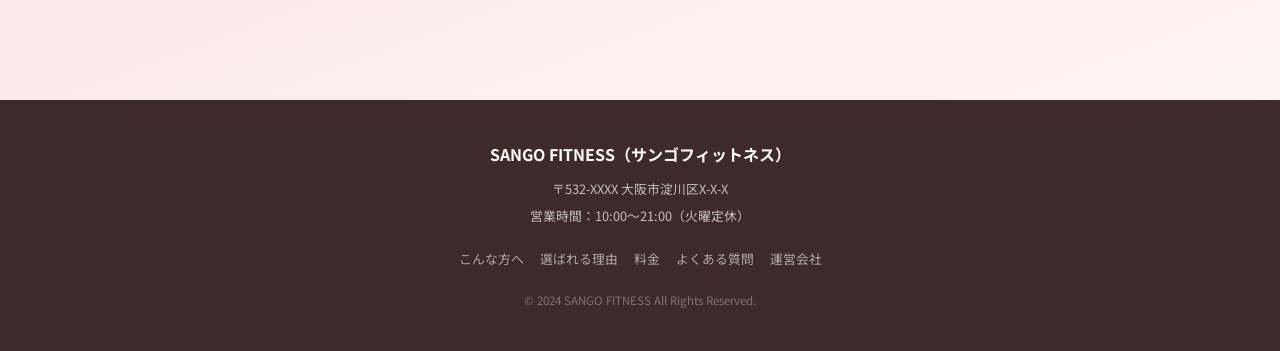
==== commit 2de2253e: "add: 会社紹介ページ（ルート）＋LPフッターに運営会社リンク追加" ====
--- a/lp-sango-diet-shinsaibashi/index.html
+++ b/lp-sango-diet-shinsaibashi/index.html
@@ -352,6 +352,7 @@
         <a href="#reasons">選ばれる理由</a>
         <a href="#pricing">料金</a>
         <a href="#faq">よくある質問</a>
+        <a href="/">運営会社</a>
       </nav>
       <p class="footer-copy">&copy; 2024 SANGO FITNESS All Rights Reserved.</p>
     </div>
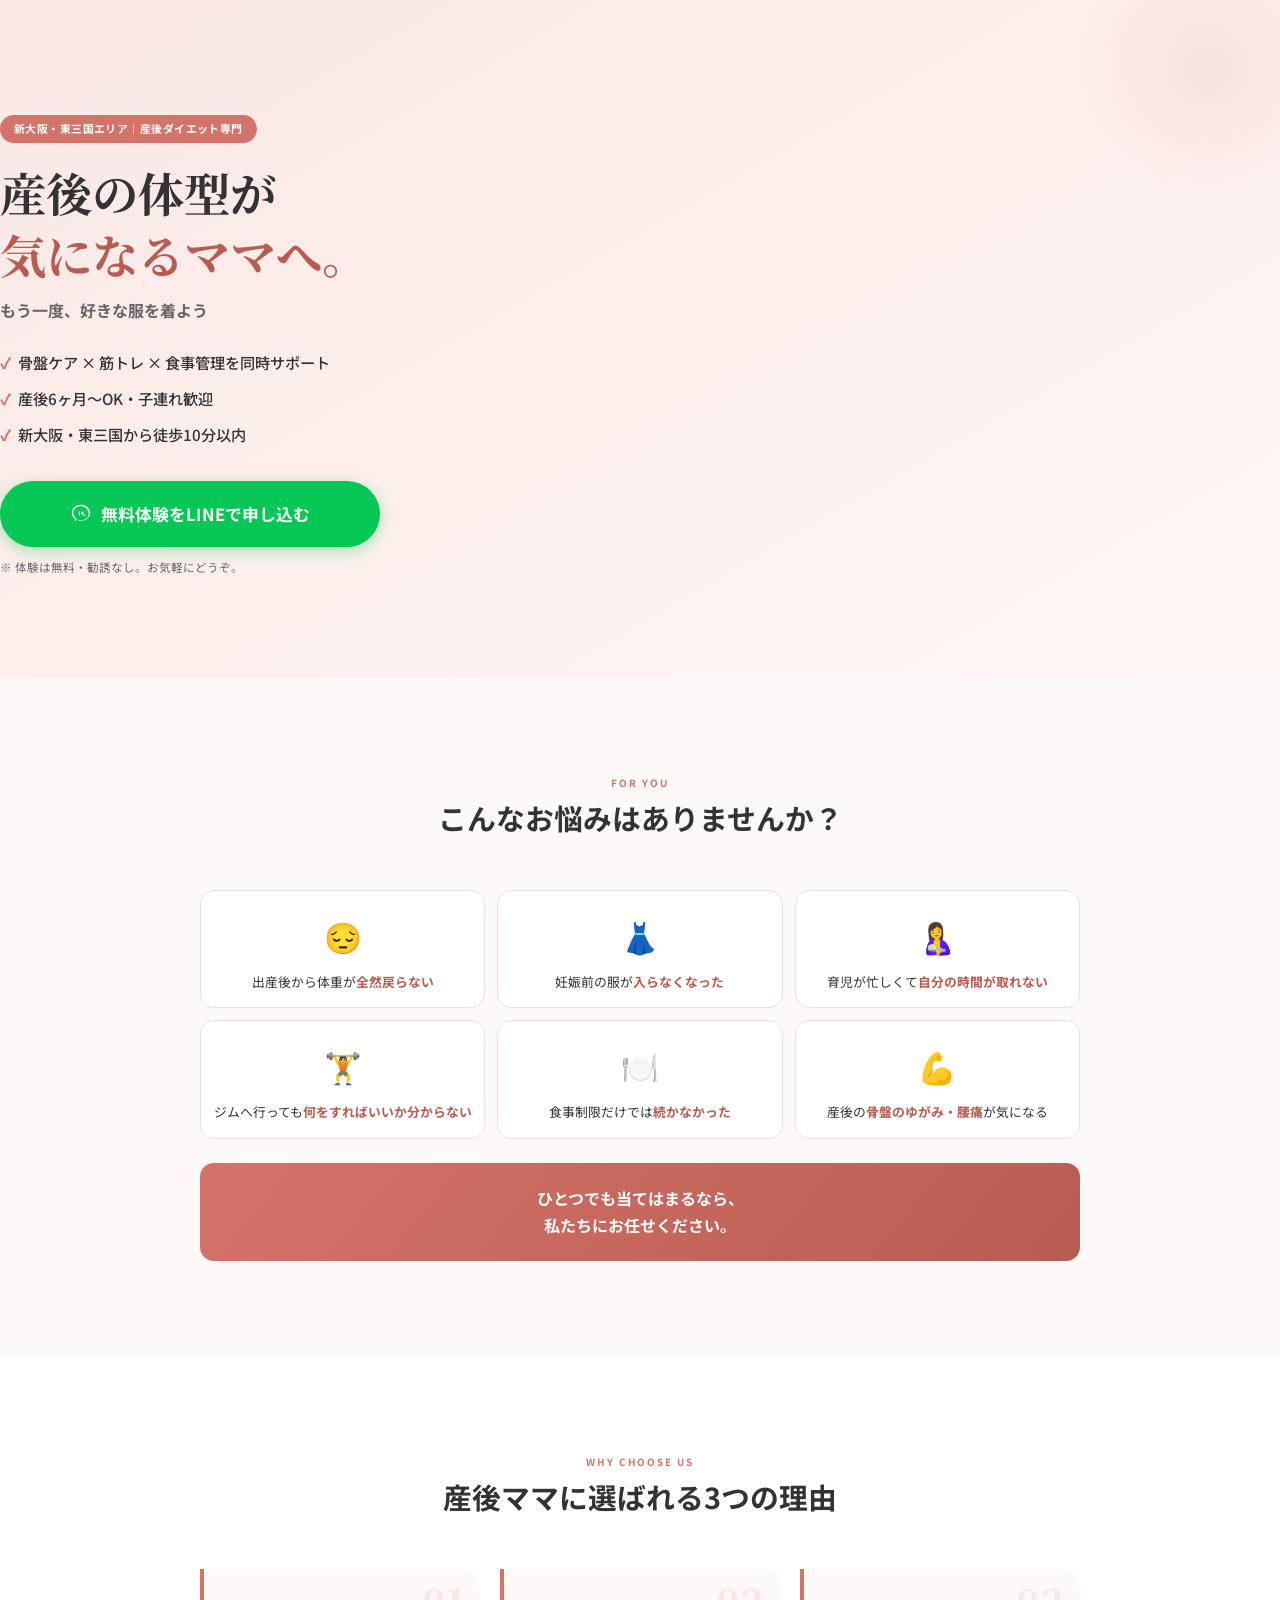
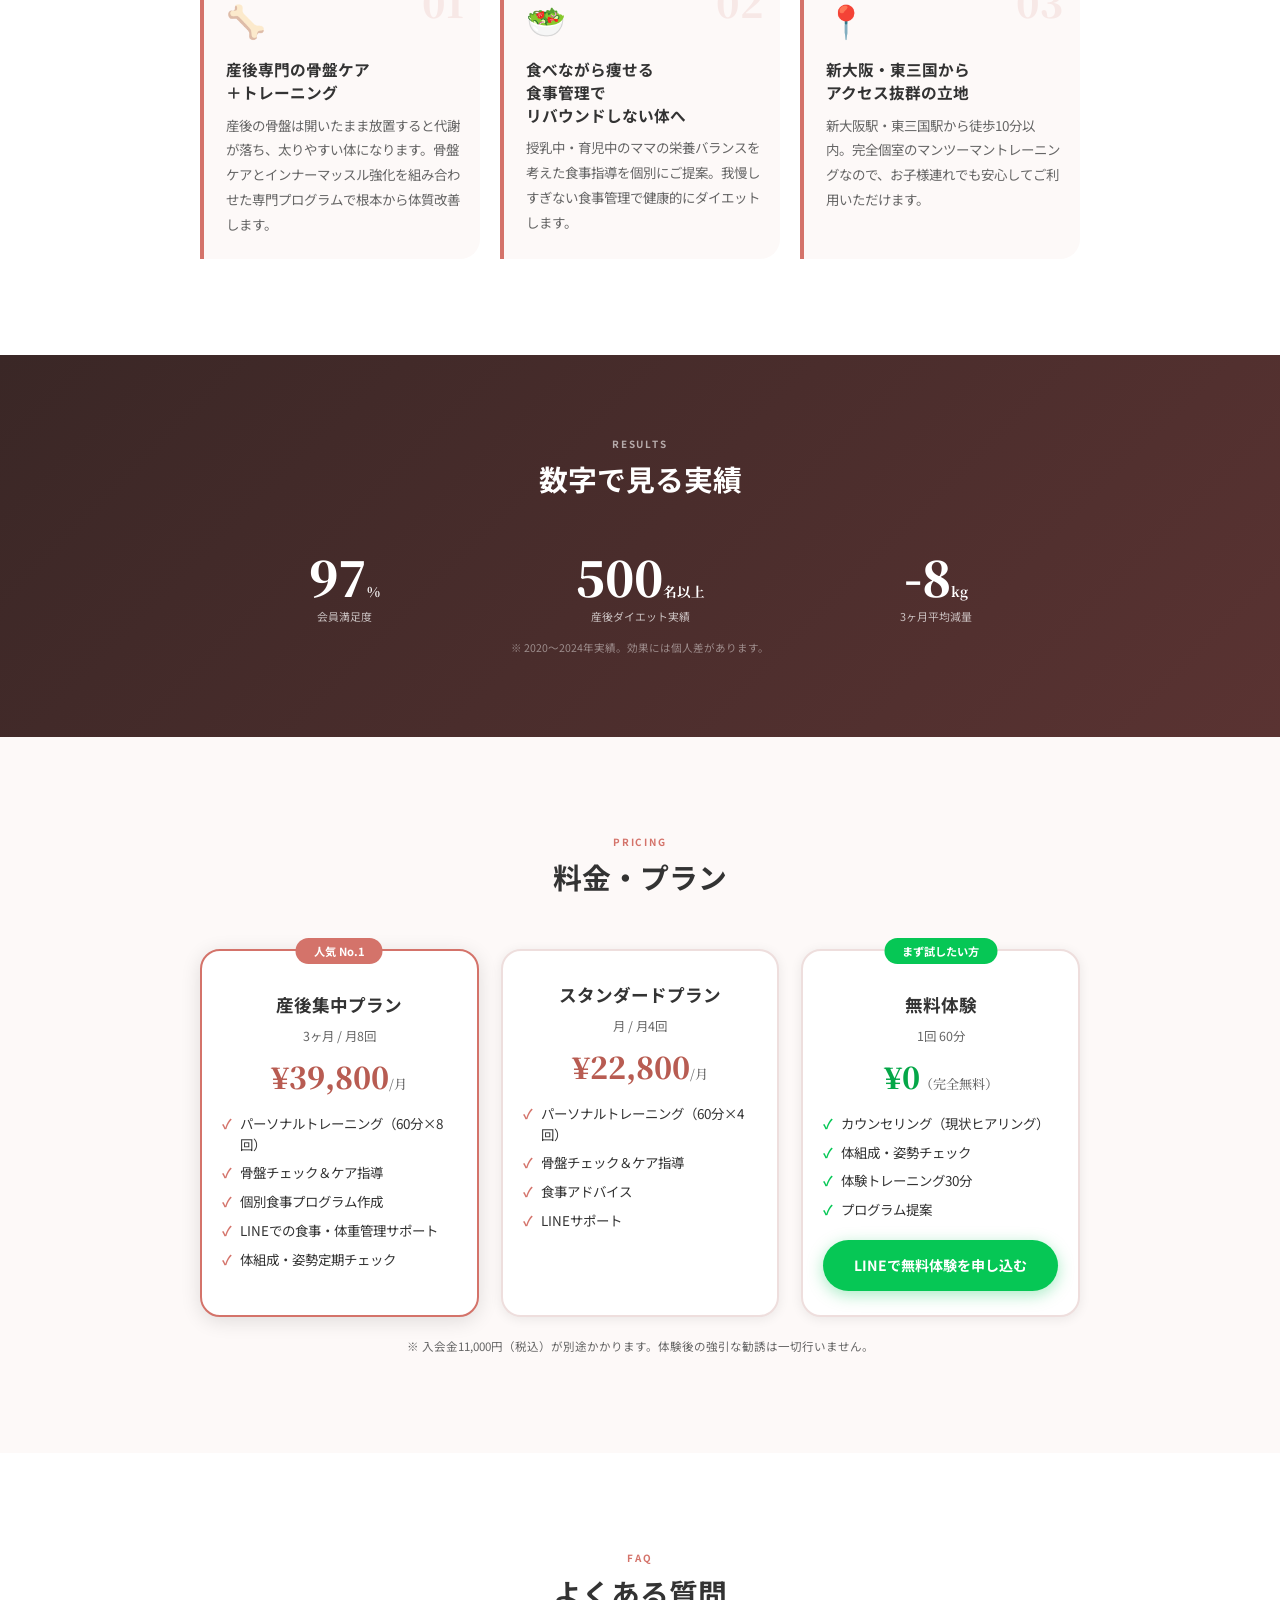
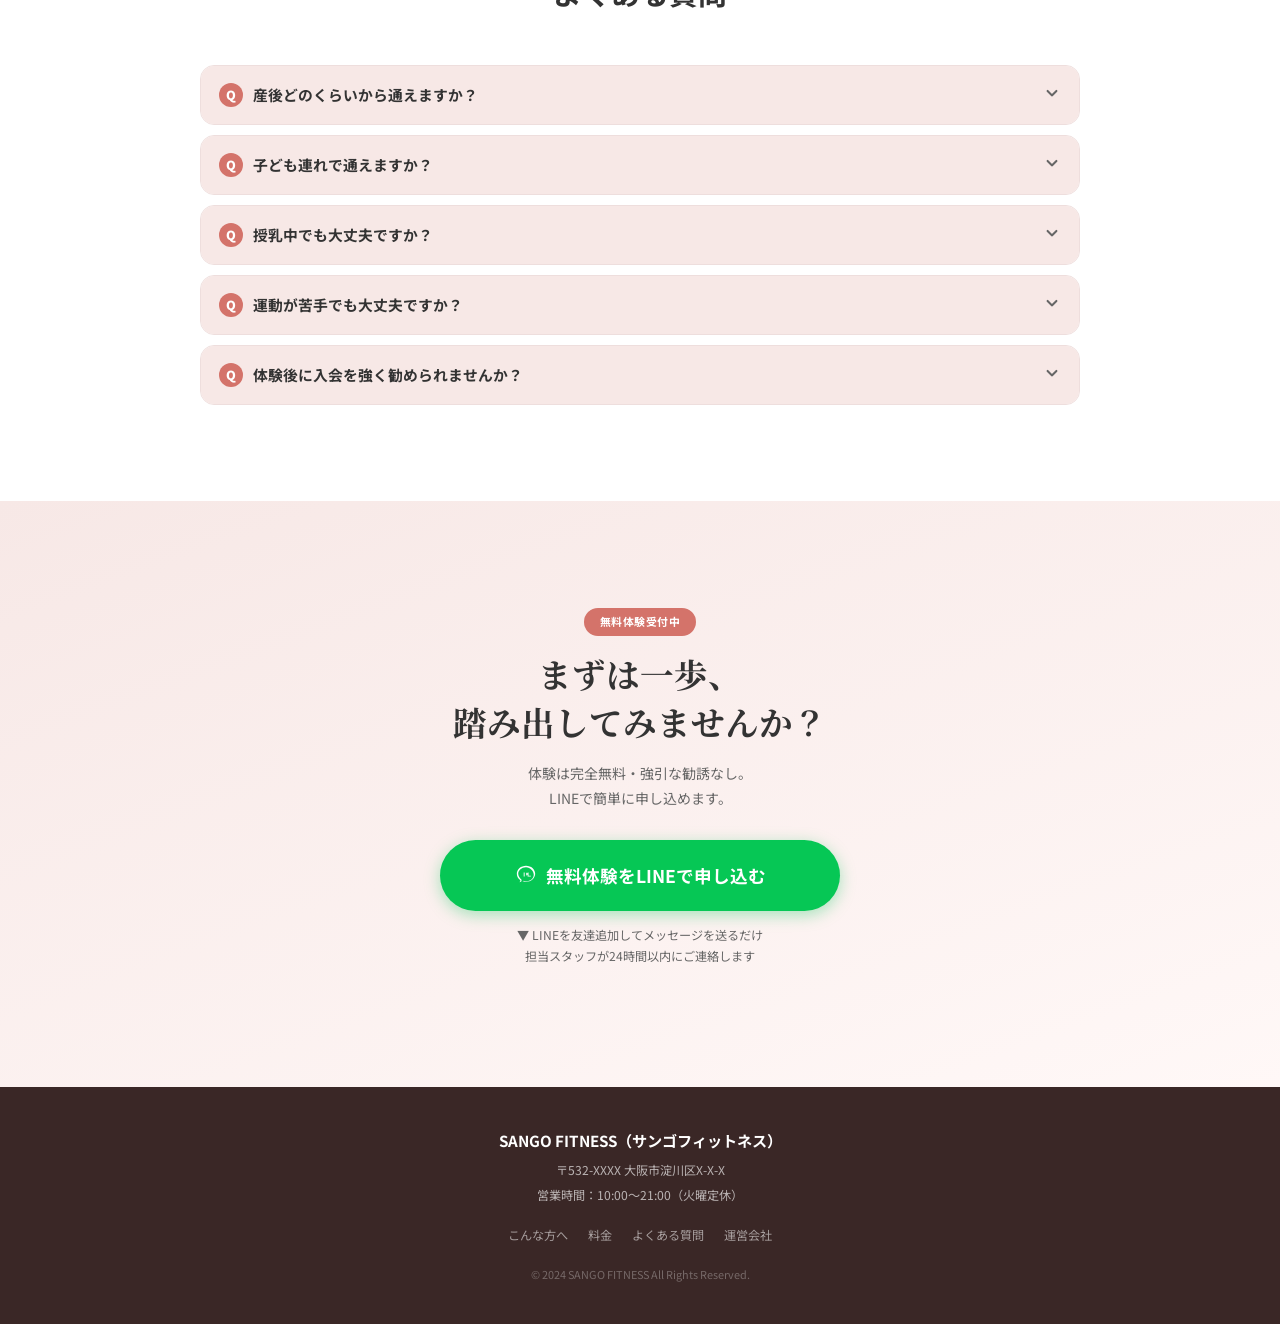
==== commit 005f6295: "rebuild: LP産後ダイエット×新大阪を1から作り直し" ====
--- a/lp-sango-diet-shinsaibashi/index.html
+++ b/lp-sango-diet-shinsaibashi/index.html
@@ -3,312 +3,257 @@
 <head>
   <meta charset="UTF-8" />
   <meta name="viewport" content="width=device-width, initial-scale=1.0" />
-  <meta name="description" content="新大阪・東三国エリアのパーソナルトレーニングジム。産後ダイエットに特化した女性専用プログラム。妊娠前の体型を取り戻したいママを全力でサポートします。無料体験受付中。" />
-  <meta name="robots" content="index, follow" />
-
-  <!-- OGP -->
-  <meta property="og:title" content="産後ダイエット専門パーソナルジム｜新大阪・淀川区" />
-  <meta property="og:description" content="産後6ヶ月〜のママに特化したパーソナルトレーニング。骨盤矯正×食事管理×筋トレで妊娠前の体型へ。新大阪・東三国エリア。まず無料体験から。" />
-  <meta property="og:type" content="website" />
-  <meta property="og:locale" content="ja_JP" />
-
+  <meta name="description" content="新大阪・東三国エリアのパーソナルトレーニングジム。産後ダイエット専門プログラムで妊娠前の体型を取り戻す。骨盤ケア×食事管理×トレーニングのトータルサポート。無料体験受付中。" />
   <title>産後ダイエット専門パーソナルジム｜新大阪・淀川区【無料体験受付中】</title>
 
-  <!-- Google Fonts -->
   <link rel="preconnect" href="https://fonts.googleapis.com" />
   <link rel="preconnect" href="https://fonts.gstatic.com" crossorigin />
-  <link href="https://fonts.googleapis.com/css2?family=Noto+Sans+JP:wght@400;500;700;900&family=Noto+Serif+JP:wght@400;700&display=swap" rel="stylesheet" />
-
-  <!-- Reset & Styles -->
+  <link href="https://fonts.googleapis.com/css2?family=Noto+Sans+JP:wght@400;500;700;900&family=Noto+Serif+JP:wght@700&display=swap" rel="stylesheet" />
   <link rel="stylesheet" href="../shared/reset.css" />
   <link rel="stylesheet" href="style.css" />
-
-  <!-- GA4（本番時に測定IDを差し替え） -->
-  <!-- <script async src="https://www.googletagmanager.com/gtag/js?id=G-XXXXXXXXXX"></script>
-  <script>
-    window.dataLayer = window.dataLayer || [];
-    function gtag(){dataLayer.push(arguments);}
-    gtag('js', new Date());
-    gtag('config', 'G-XXXXXXXXXX');
-  </script> -->
-
-  <!-- Microsoft Clarity（本番時にIDを差し替え） -->
-  <!-- <script type="text/javascript">
-    (function(c,l,a,r,i,t,y){c[a]=c[a]||function(){(c[a].q=c[a].q||[]).push(arguments)};
-    t=l.createElement(r);t.async=1;t.src="https://www.clarity.ms/tag/"+i;
-    y=l.getElementsByTagName(r)[0];y.parentNode.insertBefore(t,y);
-    })(window, document, "clarity", "script", "XXXXXXXXXX");
-  </script> -->
 </head>
 <body>
 
-  <!-- ===== 固定LINEボタン（スクロール後に表示） ===== -->
-  <div id="sticky-line-btn" class="sticky-line-wrap">
-    <a href="https://line.me/R/ti/p/@XXXXXXXX" class="line-btn sticky-line-btn" target="_blank" rel="noopener noreferrer">
-      <span class="line-icon">
-        <svg xmlns="http://www.w3.org/2000/svg" viewBox="0 0 24 24" fill="currentColor" width="22" height="22"><path d="M12 2C6.48 2 2 6.03 2 11c0 2.95 1.55 5.57 3.97 7.28L5 21l2.93-1.4C9.19 20.18 10.57 20.5 12 20.5c5.52 0 10-4.03 10-9s-4.48-9-10-9zm1.14 12.13l-2.63-2.8-4.97 2.8 5.44-5.78 2.68 2.8 4.92-2.8-5.44 5.78z"/></svg>
-      </span>
+  <!-- ★ 固定LINE CTAボタン（スクロールで出現） -->
+  <div class="fixed-cta" id="fixedCta">
+    <a href="https://line.me/R/ti/p/@XXXXXXXX" class="btn-line btn-line--fixed" target="_blank" rel="noopener noreferrer">
+      <svg class="line-logo" xmlns="http://www.w3.org/2000/svg" viewBox="0 0 48 48"><path fill="#fff" d="M24 4C12.95 4 4 11.86 4 21.5c0 5.7 3.1 10.77 7.97 14.06L10 40l5.53-2.72C17.56 38.38 20.7 39 24 39c11.05 0 20-7.86 20-17.5S35.05 4 24 4z"/><path fill="#06C755" d="M24 7c-9.37 0-17 6.5-17 14.5 0 4.87 2.73 9.2 7 12.1l.6 5.4 4.7-2.3C20.96 37.5 22.46 38 24 38c9.37 0 17-6.5 17-14.5S33.37 7 24 7z"/><path fill="#fff" d="M34.5 25.5h-5v-7h-2v9h7zM21 18.5h-2v9h2zM28.5 22l-4-3.5v7l4-3.5z"/></svg>
       無料体験をLINEで申し込む
     </a>
   </div>
 
-  <!-- ===== ファーストビュー ===== -->
-  <section class="hero" id="top">
-    <div class="hero-bg-overlay"></div>
-    <div class="hero-content">
-      <p class="hero-label">新大阪・東三国エリア｜産後ダイエット専門</p>
-      <h1 class="hero-title">
-        産後の体型が<br />
-        <em>気になるママへ。</em><br />
-        <span class="hero-title-sub">もう一度、好きな服を着よう</span>
+  <!-- ========== FV ========== -->
+  <section class="fv">
+    <div class="fv__inner">
+      <p class="fv__badge">新大阪・東三国エリア｜産後ダイエット専門</p>
+      <h1 class="fv__title">
+        産後の体型が<br>
+        <em>気になるママへ。</em>
       </h1>
-      <ul class="hero-points">
-        <li><span class="check">✓</span> 骨盤ケア×筋トレ×食事管理の3つを同時サポート</li>
-        <li><span class="check">✓</span> 産後6ヶ月〜OKの安心プログラム</li>
-        <li><span class="check">✓</span> 新大阪・東三国から徒歩圏内</li>
+      <p class="fv__sub">もう一度、好きな服を着よう</p>
+      <ul class="fv__checks">
+        <li><span class="check-icon">✓</span>骨盤ケア × 筋トレ × 食事管理を同時サポート</li>
+        <li><span class="check-icon">✓</span>産後6ヶ月〜OK・子連れ歓迎</li>
+        <li><span class="check-icon">✓</span>新大阪・東三国から徒歩10分以内</li>
       </ul>
-      <a href="https://line.me/R/ti/p/@XXXXXXXX" class="line-btn hero-line-btn" target="_blank" rel="noopener noreferrer">
-        <span class="line-icon">
-          <svg xmlns="http://www.w3.org/2000/svg" viewBox="0 0 24 24" fill="currentColor" width="24" height="24"><path d="M12 2C6.48 2 2 6.03 2 11c0 2.95 1.55 5.57 3.97 7.28L5 21l2.93-1.4C9.19 20.18 10.57 20.5 12 20.5c5.52 0 10-4.03 10-9s-4.48-9-10-9zm1.14 12.13l-2.63-2.8-4.97 2.8 5.44-5.78 2.68 2.8 4.92-2.8-5.44 5.78z"/></svg>
-        </span>
+      <a href="https://line.me/R/ti/p/@XXXXXXXX" class="btn-line" target="_blank" rel="noopener noreferrer">
+        <svg class="line-logo" xmlns="http://www.w3.org/2000/svg" viewBox="0 0 48 48"><path fill="#fff" d="M24 4C12.95 4 4 11.86 4 21.5c0 5.7 3.1 10.77 7.97 14.06L10 40l5.53-2.72C17.56 38.38 20.7 39 24 39c11.05 0 20-7.86 20-17.5S35.05 4 24 4z"/><path fill="#06C755" d="M24 7c-9.37 0-17 6.5-17 14.5 0 4.87 2.73 9.2 7 12.1l.6 5.4 4.7-2.3C20.96 37.5 22.46 38 24 38c9.37 0 17-6.5 17-14.5S33.37 7 24 7z"/><path fill="#fff" d="M34.5 25.5h-5v-7h-2v9h7zM21 18.5h-2v9h2zM28.5 22l-4-3.5v7l4-3.5z"/></svg>
         無料体験をLINEで申し込む
       </a>
-      <p class="hero-note">※ 体験は無料・勧誘なし。まずはお気軽にどうぞ。</p>
-    </div>
-  </section>
-
-  <!-- ===== こんな方へ ===== -->
-  <section class="target" id="target">
-    <div class="container">
-      <h2 class="section-title">
-        <span class="section-title-en">FOR YOU</span>
-        こんなお悩みはありませんか？
-      </h2>
-      <ul class="target-list">
-        <li class="target-item">
-          <span class="target-emoji">😔</span>
-          <p>出産してから体重が<strong>全然戻らない</strong></p>
-        </li>
-        <li class="target-item">
-          <span class="target-emoji">👗</span>
-          <p>妊娠前の服が<strong>もう入らない</strong></p>
-        </li>
-        <li class="target-item">
-          <span class="target-emoji">🤱</span>
-          <p>育児で忙しくて<strong>自分の時間が取れない</strong></p>
-        </li>
-        <li class="target-item">
-          <span class="target-emoji">🏋️</span>
-          <p>一人でジムへ行っても<strong>何をすればいいか分からない</strong></p>
-        </li>
-        <li class="target-item">
-          <span class="target-emoji">🍽️</span>
+      <p class="fv__note">※ 体験は無料・勧誘なし。お気軽にどうぞ。</p>
+    </div>
+  </section>
+
+  <!-- ========== こんな方へ ========== -->
+  <section class="target">
+    <div class="wrap">
+      <p class="sec-en">FOR YOU</p>
+      <h2 class="sec-title">こんなお悩みはありませんか？</h2>
+      <ul class="target__list">
+        <li class="target__item">
+          <span class="target__emoji">😔</span>
+          <p>出産後から体重が<strong>全然戻らない</strong></p>
+        </li>
+        <li class="target__item">
+          <span class="target__emoji">👗</span>
+          <p>妊娠前の服が<strong>入らなくなった</strong></p>
+        </li>
+        <li class="target__item">
+          <span class="target__emoji">🤱</span>
+          <p>育児が忙しくて<strong>自分の時間が取れない</strong></p>
+        </li>
+        <li class="target__item">
+          <span class="target__emoji">🏋️</span>
+          <p>ジムへ行っても<strong>何をすればいいか分からない</strong></p>
+        </li>
+        <li class="target__item">
+          <span class="target__emoji">🍽️</span>
           <p>食事制限だけでは<strong>続かなかった</strong></p>
         </li>
-        <li class="target-item">
-          <span class="target-emoji">💪</span>
+        <li class="target__item">
+          <span class="target__emoji">💪</span>
           <p>産後の<strong>骨盤のゆがみ・腰痛</strong>が気になる</p>
         </li>
       </ul>
-      <div class="target-cta-box">
-        <p class="target-cta-text">ひとつでも当てはまるなら、<br />私たちにお任せください。</p>
-      </div>
-    </div>
-  </section>
-
-  <!-- ===== 選ばれる理由 ===== -->
-  <section class="reasons" id="reasons">
-    <div class="container">
-      <h2 class="section-title">
-        <span class="section-title-en">WHY CHOOSE US</span>
-        産後ママに選ばれる3つの理由
-      </h2>
-      <div class="reasons-grid">
+      <div class="target__cta">
+        <p>ひとつでも当てはまるなら、<br>私たちにお任せください。</p>
+      </div>
+    </div>
+  </section>
+
+  <!-- ========== 選ばれる理由 ========== -->
+  <section class="reasons">
+    <div class="wrap">
+      <p class="sec-en">WHY CHOOSE US</p>
+      <h2 class="sec-title">産後ママに選ばれる3つの理由</h2>
+      <div class="reasons__grid">
 
         <div class="reason-card">
-          <div class="reason-num">01</div>
-          <div class="reason-icon-wrap">
-            <span class="reason-icon">🦴</span>
-          </div>
-          <h3 class="reason-title">産後専門の<br />骨盤ケア＋トレーニング</h3>
-          <p class="reason-text">産後の骨盤は開いたまま放置すると代謝が落ち、太りやすい体になります。骨盤ケアとインナーマッスル強化を組み合わせた専門プログラムで、根本から体質改善を目指します。</p>
+          <div class="reason-card__num">01</div>
+          <div class="reason-card__icon">🦴</div>
+          <h3 class="reason-card__title">産後専門の骨盤ケア<br>＋トレーニング</h3>
+          <p class="reason-card__text">産後の骨盤は開いたまま放置すると代謝が落ち、太りやすい体になります。骨盤ケアとインナーマッスル強化を組み合わせた専門プログラムで根本から体質改善します。</p>
         </div>
 
         <div class="reason-card">
-          <div class="reason-num">02</div>
-          <div class="reason-icon-wrap">
-            <span class="reason-icon">🥗</span>
-          </div>
-          <h3 class="reason-title">トレーニング＋食事管理で<br />リバウンドしない体へ</h3>
-          <p class="reason-text">授乳中・育児中のママの栄養バランスを考えた食事指導を個別にご提案。「食べながら痩せる」をコンセプトに、我慢しすぎない食事管理で健康的にダイエットします。</p>
+          <div class="reason-card__num">02</div>
+          <div class="reason-card__icon">🥗</div>
+          <h3 class="reason-card__title">食べながら痩せる<br>食事管理で<br>リバウンドしない体へ</h3>
+          <p class="reason-card__text">授乳中・育児中のママの栄養バランスを考えた食事指導を個別にご提案。我慢しすぎない食事管理で健康的にダイエットします。</p>
         </div>
 
         <div class="reason-card">
-          <div class="reason-num">03</div>
-          <div class="reason-icon-wrap">
-            <span class="reason-icon">📍</span>
-          </div>
-          <h3 class="reason-title">新大阪・東三国から<br />アクセス抜群の立地</h3>
-          <p class="reason-text">新大阪駅・東三国駅から徒歩10分以内。買い物ついでや、ちょっとしたすき間時間にも通いやすい立地です。お子様連れOKのマンツーマン個室トレーニングです。</p>
-        </div>
-
-      </div>
-    </div>
-  </section>
-
-  <!-- ===== 実績・数字 ===== -->
-  <section class="results" id="results">
-    <div class="container">
-      <h2 class="section-title section-title--light">
-        <span class="section-title-en">RESULTS</span>
-        数字で見る実績
-      </h2>
-      <div class="results-grid">
-        <div class="result-item">
-          <span class="result-num">97<small>%</small></span>
-          <span class="result-label">会員満足度</span>
-        </div>
-        <div class="result-item">
-          <span class="result-num">500<small>名以上</small></span>
-          <span class="result-label">産後ダイエット実績</span>
-        </div>
-        <div class="result-item">
-          <span class="result-num">-8<small>kg</small></span>
-          <span class="result-label">3ヶ月平均減量</span>
-        </div>
-      </div>
-      <p class="results-note">※ 2020年〜2024年実績。効果には個人差があります。</p>
-    </div>
-  </section>
-
-  <!-- ===== 料金・メニュー ===== -->
-  <section class="pricing" id="pricing">
-    <div class="container">
-      <h2 class="section-title">
-        <span class="section-title-en">PRICING</span>
-        料金・プラン
-      </h2>
-      <div class="pricing-grid">
-
-        <div class="pricing-card">
-          <div class="pricing-badge">人気No.1</div>
-          <h3 class="pricing-name">産後集中プラン</h3>
-          <p class="pricing-period">3ヶ月 / 月8回</p>
-          <p class="pricing-price">¥39,800<span class="pricing-unit">/月</span></p>
-          <ul class="pricing-features">
-            <li>✓ パーソナルトレーニング（60分×8回）</li>
-            <li>✓ 骨盤チェック＆ケア指導</li>
-            <li>✓ 個別食事プログラム作成</li>
-            <li>✓ LINEでの食事・体重管理サポート</li>
-            <li>✓ 体組成・姿勢定期チェック</li>
+          <div class="reason-card__num">03</div>
+          <div class="reason-card__icon">📍</div>
+          <h3 class="reason-card__title">新大阪・東三国から<br>アクセス抜群の立地</h3>
+          <p class="reason-card__text">新大阪駅・東三国駅から徒歩10分以内。完全個室のマンツーマントレーニングなので、お子様連れでも安心してご利用いただけます。</p>
+        </div>
+
+      </div>
+    </div>
+  </section>
+
+  <!-- ========== 実績 ========== -->
+  <section class="results">
+    <div class="wrap">
+      <p class="sec-en sec-en--light">RESULTS</p>
+      <h2 class="sec-title sec-title--light">数字で見る実績</h2>
+      <div class="results__grid">
+        <div class="results__item">
+          <strong>97<span>%</span></strong>
+          <p>会員満足度</p>
+        </div>
+        <div class="results__item">
+          <strong>500<span>名以上</span></strong>
+          <p>産後ダイエット実績</p>
+        </div>
+        <div class="results__item">
+          <strong>-8<span>kg</span></strong>
+          <p>3ヶ月平均減量</p>
+        </div>
+      </div>
+      <p class="results__note">※ 2020〜2024年実績。効果には個人差があります。</p>
+    </div>
+  </section>
+
+  <!-- ========== 料金 ========== -->
+  <section class="pricing">
+    <div class="wrap">
+      <p class="sec-en">PRICING</p>
+      <h2 class="sec-title">料金・プラン</h2>
+      <div class="pricing__grid">
+
+        <div class="plan-card plan-card--popular">
+          <p class="plan-card__badge">人気 No.1</p>
+          <h3 class="plan-card__name">産後集中プラン</h3>
+          <p class="plan-card__period">3ヶ月 / 月8回</p>
+          <p class="plan-card__price">¥39,800<span>/月</span></p>
+          <ul class="plan-card__features">
+            <li>パーソナルトレーニング（60分×8回）</li>
+            <li>骨盤チェック＆ケア指導</li>
+            <li>個別食事プログラム作成</li>
+            <li>LINEでの食事・体重管理サポート</li>
+            <li>体組成・姿勢定期チェック</li>
           </ul>
         </div>
 
-        <div class="pricing-card pricing-card--basic">
-          <h3 class="pricing-name">スタンダードプラン</h3>
-          <p class="pricing-period">月 / 月4回</p>
-          <p class="pricing-price">¥22,800<span class="pricing-unit">/月</span></p>
-          <ul class="pricing-features">
-            <li>✓ パーソナルトレーニング（60分×4回）</li>
-            <li>✓ 骨盤チェック＆ケア指導</li>
-            <li>✓ 食事アドバイス</li>
-            <li>✓ LINEサポート</li>
+        <div class="plan-card">
+          <h3 class="plan-card__name">スタンダードプラン</h3>
+          <p class="plan-card__period">月 / 月4回</p>
+          <p class="plan-card__price">¥22,800<span>/月</span></p>
+          <ul class="plan-card__features">
+            <li>パーソナルトレーニング（60分×4回）</li>
+            <li>骨盤チェック＆ケア指導</li>
+            <li>食事アドバイス</li>
+            <li>LINEサポート</li>
           </ul>
         </div>
 
-        <div class="pricing-card pricing-card--trial">
-          <div class="pricing-badge pricing-badge--trial">まず試したい方</div>
-          <h3 class="pricing-name">無料体験</h3>
-          <p class="pricing-period">1回60分</p>
-          <p class="pricing-price pricing-price--free">¥0<span class="pricing-unit">（完全無料）</span></p>
-          <ul class="pricing-features">
-            <li>✓ カウンセリング（現状ヒアリング）</li>
-            <li>✓ 体組成・姿勢チェック</li>
-            <li>✓ 体験トレーニング30分</li>
-            <li>✓ プログラム提案</li>
+        <div class="plan-card plan-card--trial">
+          <p class="plan-card__badge plan-card__badge--green">まず試したい方</p>
+          <h3 class="plan-card__name">無料体験</h3>
+          <p class="plan-card__period">1回 60分</p>
+          <p class="plan-card__price plan-card__price--free">¥0<span>（完全無料）</span></p>
+          <ul class="plan-card__features">
+            <li>カウンセリング（現状ヒアリング）</li>
+            <li>体組成・姿勢チェック</li>
+            <li>体験トレーニング30分</li>
+            <li>プログラム提案</li>
           </ul>
-          <a href="https://line.me/R/ti/p/@XXXXXXXX" class="line-btn pricing-line-btn" target="_blank" rel="noopener noreferrer">
+          <a href="https://line.me/R/ti/p/@XXXXXXXX" class="btn-line btn-line--sm" target="_blank" rel="noopener noreferrer">
             LINEで無料体験を申し込む
           </a>
         </div>
 
       </div>
-      <p class="pricing-note">※ 入会金は別途11,000円（税込）かかります。体験後の勧誘・強引な入会促進は一切行いません。</p>
-    </div>
-  </section>
-
-  <!-- ===== よくある質問 ===== -->
-  <section class="faq" id="faq">
-    <div class="container">
-      <h2 class="section-title">
-        <span class="section-title-en">FAQ</span>
-        よくある質問
-      </h2>
-      <dl class="faq-list">
-
-        <div class="faq-item">
-          <dt class="faq-q">
-            <span class="faq-q-icon">Q</span>
-            産後どのくらいから通えますか？
-          </dt>
-          <dd class="faq-a">
-            <span class="faq-a-icon">A</span>
-            産後6ヶ月以降を推奨しています。産後6ヶ月未満の方はまず産婦人科の先生にご相談のうえ、許可が出てからご連絡ください。体験時に詳しいカウンセリングを行います。
-          </dd>
-        </div>
-
-        <div class="faq-item">
-          <dt class="faq-q">
-            <span class="faq-q-icon">Q</span>
-            子ども連れで通えますか？
-          </dt>
-          <dd class="faq-a">
-            <span class="faq-a-icon">A</span>
-            はい、0歳〜のお子様連れ大歓迎です。個室プライベートジムですのでお子様が泣いても気になりません。授乳スペースもご用意しています。ただし、セキュリティ上ベビーシッターサービスは提供していませんのでご了承ください。
-          </dd>
-        </div>
-
-        <div class="faq-item">
-          <dt class="faq-q">
-            <span class="faq-q-icon">Q</span>
-            授乳中でも大丈夫ですか？
-          </dt>
-          <dd class="faq-a">
-            <span class="faq-a-icon">A</span>
-            はい、授乳中のママにも対応した食事プランを作成します。授乳中は必要カロリーや栄養素が変わりますので、管理栄養士と連携した食事指導を行います。
-          </dd>
-        </div>
-
-        <div class="faq-item">
-          <dt class="faq-q">
-            <span class="faq-q-icon">Q</span>
-            運動が苦手でも大丈夫ですか？
-          </dt>
-          <dd class="faq-a">
-            <span class="faq-a-icon">A</span>
-            もちろんです。ほとんどの会員様が運動未経験からスタートしています。トレーナーが一から丁寧に指導しますので、ご安心ください。ゆっくり無理なく始められるプログラムをご用意しています。
-          </dd>
-        </div>
-
-        <div class="faq-item">
-          <dt class="faq-q">
-            <span class="faq-q-icon">Q</span>
-            体験後に無理に入会を勧められませんか？
-          </dt>
-          <dd class="faq-a">
-            <span class="faq-a-icon">A</span>
-            一切ありません。体験ではカウンセリングとトレーニングをしっかり行い、ご希望があればプランをご案内します。その場での即決を迫ることはございませんのでご安心ください。
-          </dd>
-        </div>
-
-        <div class="faq-item">
-          <dt class="faq-q">
-            <span class="faq-q-icon">Q</span>
-            新大阪・東三国以外からでも通えますか？
-          </dt>
-          <dd class="faq-a">
-            <span class="faq-a-icon">A</span>
-            はい、淀川区・中津・十三・宮原エリアからも通っていただいています。駅からのアクセスが良いため、大阪市北区・西淀川区の方にも多くご利用いただいています。
+      <p class="pricing__note">※ 入会金11,000円（税込）が別途かかります。体験後の強引な勧誘は一切行いません。</p>
+    </div>
+  </section>
+
+  <!-- ========== FAQ ========== -->
+  <section class="faq">
+    <div class="wrap">
+      <p class="sec-en">FAQ</p>
+      <h2 class="sec-title">よくある質問</h2>
+      <dl class="faq__list">
+
+        <div class="faq__item">
+          <dt class="faq__q">
+            <span class="faq__q-icon">Q</span>
+            <span>産後どのくらいから通えますか？</span>
+            <span class="faq__arrow" aria-hidden="true"></span>
+          </dt>
+          <dd class="faq__a">
+            <span class="faq__a-icon">A</span>
+            <span>産後6ヶ月以降を推奨しています。6ヶ月未満の方はまず産婦人科の先生にご相談のうえ、許可が出てからご連絡ください。体験時に詳しいカウンセリングを行います。</span>
+          </dd>
+        </div>
+
+        <div class="faq__item">
+          <dt class="faq__q">
+            <span class="faq__q-icon">Q</span>
+            <span>子ども連れで通えますか？</span>
+            <span class="faq__arrow" aria-hidden="true"></span>
+          </dt>
+          <dd class="faq__a">
+            <span class="faq__a-icon">A</span>
+            <span>0歳〜のお子様連れ大歓迎です。完全個室ですのでお子様が泣いても気になりません。授乳スペースもご用意しています。</span>
+          </dd>
+        </div>
+
+        <div class="faq__item">
+          <dt class="faq__q">
+            <span class="faq__q-icon">Q</span>
+            <span>授乳中でも大丈夫ですか？</span>
+            <span class="faq__arrow" aria-hidden="true"></span>
+          </dt>
+          <dd class="faq__a">
+            <span class="faq__a-icon">A</span>
+            <span>はい。授乳中のママ向けに必要カロリーや栄養素を考えた食事プランを個別に作成します。安心してご参加ください。</span>
+          </dd>
+        </div>
+
+        <div class="faq__item">
+          <dt class="faq__q">
+            <span class="faq__q-icon">Q</span>
+            <span>運動が苦手でも大丈夫ですか？</span>
+            <span class="faq__arrow" aria-hidden="true"></span>
+          </dt>
+          <dd class="faq__a">
+            <span class="faq__a-icon">A</span>
+            <span>もちろんです。ほとんどの会員様が運動未経験からスタートしています。トレーナーが一から丁寧に指導しますので、ご安心ください。</span>
+          </dd>
+        </div>
+
+        <div class="faq__item">
+          <dt class="faq__q">
+            <span class="faq__q-icon">Q</span>
+            <span>体験後に入会を強く勧められませんか？</span>
+            <span class="faq__arrow" aria-hidden="true"></span>
+          </dt>
+          <dd class="faq__a">
+            <span class="faq__a-icon">A</span>
+            <span>一切ありません。体験当日の即決を迫ることもございません。ご希望があればプランをご案内しますが、強引な勧誘は行いませんのでご安心ください。</span>
           </dd>
         </div>
 
@@ -316,45 +261,33 @@
     </div>
   </section>
 
-  <!-- ===== 最終CTA ===== -->
-  <section class="final-cta" id="cta">
-    <div class="container">
-      <p class="final-cta-label">今すぐ無料体験を予約する</p>
-      <h2 class="final-cta-title">
-        まずは一歩、<br />
-        踏み出してみませんか？
-      </h2>
-      <p class="final-cta-text">
-        体験は完全無料・強引な勧誘なし。<br />
-        LINEで簡単に申し込めます。
-      </p>
-      <a href="https://line.me/R/ti/p/@XXXXXXXX" class="line-btn final-line-btn" target="_blank" rel="noopener noreferrer">
-        <span class="line-icon">
-          <svg xmlns="http://www.w3.org/2000/svg" viewBox="0 0 24 24" fill="currentColor" width="28" height="28"><path d="M12 2C6.48 2 2 6.03 2 11c0 2.95 1.55 5.57 3.97 7.28L5 21l2.93-1.4C9.19 20.18 10.57 20.5 12 20.5c5.52 0 10-4.03 10-9s-4.48-9-10-9zm1.14 12.13l-2.63-2.8-4.97 2.8 5.44-5.78 2.68 2.8 4.92-2.8-5.44 5.78z"/></svg>
-        </span>
+  <!-- ========== 最終CTA ========== -->
+  <section class="final-cta">
+    <div class="wrap">
+      <p class="final-cta__label">無料体験受付中</p>
+      <h2 class="final-cta__title">まずは一歩、<br>踏み出してみませんか？</h2>
+      <p class="final-cta__text">体験は完全無料・強引な勧誘なし。<br>LINEで簡単に申し込めます。</p>
+      <a href="https://line.me/R/ti/p/@XXXXXXXX" class="btn-line btn-line--lg" target="_blank" rel="noopener noreferrer">
+        <svg class="line-logo" xmlns="http://www.w3.org/2000/svg" viewBox="0 0 48 48"><path fill="#fff" d="M24 4C12.95 4 4 11.86 4 21.5c0 5.7 3.1 10.77 7.97 14.06L10 40l5.53-2.72C17.56 38.38 20.7 39 24 39c11.05 0 20-7.86 20-17.5S35.05 4 24 4z"/><path fill="#06C755" d="M24 7c-9.37 0-17 6.5-17 14.5 0 4.87 2.73 9.2 7 12.1l.6 5.4 4.7-2.3C20.96 37.5 22.46 38 24 38c9.37 0 17-6.5 17-14.5S33.37 7 24 7z"/><path fill="#fff" d="M34.5 25.5h-5v-7h-2v9h7zM21 18.5h-2v9h2zM28.5 22l-4-3.5v7l4-3.5z"/></svg>
         無料体験をLINEで申し込む
       </a>
-      <p class="final-cta-note">
-        ▼ LINEを友達追加してメッセージを送るだけ<br />
-        担当スタッフが24時間以内にご連絡します
-      </p>
-    </div>
-  </section>
-
-  <!-- ===== フッター ===== -->
+      <p class="final-cta__note">▼ LINEを友達追加してメッセージを送るだけ<br>担当スタッフが24時間以内にご連絡します</p>
+    </div>
+  </section>
+
+  <!-- ========== フッター ========== -->
   <footer class="footer">
-    <div class="container">
-      <p class="footer-name">SANGO FITNESS（サンゴフィットネス）</p>
-      <p class="footer-address">〒532-XXXX 大阪市淀川区X-X-X</p>
-      <p class="footer-hours">営業時間：10:00〜21:00（火曜定休）</p>
-      <nav class="footer-nav">
+    <div class="wrap">
+      <p class="footer__name">SANGO FITNESS（サンゴフィットネス）</p>
+      <p class="footer__info">〒532-XXXX 大阪市淀川区X-X-X</p>
+      <p class="footer__info">営業時間：10:00〜21:00（火曜定休）</p>
+      <nav class="footer__nav">
         <a href="#target">こんな方へ</a>
-        <a href="#reasons">選ばれる理由</a>
         <a href="#pricing">料金</a>
         <a href="#faq">よくある質問</a>
         <a href="/">運営会社</a>
       </nav>
-      <p class="footer-copy">&copy; 2024 SANGO FITNESS All Rights Reserved.</p>
+      <p class="footer__copy">&copy; 2024 SANGO FITNESS All Rights Reserved.</p>
     </div>
   </footer>
 
--- a/lp-sango-diet-shinsaibashi/style.css
+++ b/lp-sango-diet-shinsaibashi/style.css
@@ -1,826 +1,737 @@
 /* =============================================
-   産後ダイエット×新大阪 LP スタイルシート
-   Mobile First
+   産後ダイエット × 新大阪 LP
+   Mobile First — スマホ基準で書き、PC で上書き
 ============================================= */
 
-/* ===== CSS変数 ===== */
+/* ---- 変数 ---- */
 :root {
-  --color-primary: #d4736a;      /* ローズピンク */
-  --color-primary-light: #f5e0de;
-  --color-primary-dark: #b85c52;
-  --color-accent: #e8a598;
-  --color-line: #06C755;          /* LINE公式グリーン */
-  --color-line-dark: #05a748;
-  --color-text: #333333;
-  --color-text-sub: #666666;
-  --color-bg: #ffffff;
-  --color-bg-soft: #fdf8f7;
-  --color-bg-dark: #3d2a29;
-  --color-border: #eedddb;
-
-  --font-sans: 'Noto Sans JP', 'Hiragino Kaku Gothic ProN', sans-serif;
-  --font-serif: 'Noto Serif JP', 'Hiragino Mincho ProN', serif;
-
-  --shadow-sm: 0 2px 8px rgba(0, 0, 0, 0.08);
-  --shadow-md: 0 4px 16px rgba(0, 0, 0, 0.12);
-  --shadow-lg: 0 8px 32px rgba(0, 0, 0, 0.16);
-
-  --radius-sm: 8px;
-  --radius-md: 16px;
-  --radius-lg: 24px;
-
-  --max-width: 1000px;
-  --padding-x: 20px;
-}
-
-/* ===== ベーススタイル ===== */
-body {
-  font-family: var(--font-sans);
-  color: var(--color-text);
-  background-color: var(--color-bg);
-  font-size: 15px;
-  line-height: 1.8;
-}
-
-.container {
-  max-width: var(--max-width);
+  --pink:        #d4736a;
+  --pink-light:  #f7e8e6;
+  --pink-dark:   #b85c52;
+  --green:       #06C755;
+  --green-dark:  #05a748;
+  --text:        #333;
+  --text-sub:    #666;
+  --bg:          #fff;
+  --bg-soft:     #fdf9f8;
+  --bg-dark:     #3a2726;
+  --border:      #eededd;
+  --r-md:        14px;
+  --r-lg:        20px;
+  --r-pill:      999px;
+  --shadow:      0 2px 12px rgba(0,0,0,.08);
+  --shadow-md:   0 4px 20px rgba(0,0,0,.12);
+  --max:         960px;
+  --px:          20px;
+  --font:        'Noto Sans JP', 'Hiragino Kaku Gothic ProN', sans-serif;
+  --serif:       'Noto Serif JP', 'Hiragino Mincho ProN', serif;
+}
+
+/* ---- リセット補完 ---- */
+*, *::before, *::after { box-sizing: border-box; }
+body { font-family: var(--font); color: var(--text); background: var(--bg); font-size: 15px; line-height: 1.8; -webkit-font-smoothing: antialiased; }
+img { display: block; max-width: 100%; }
+a { color: inherit; text-decoration: none; }
+
+/* ---- ラッパー ---- */
+.wrap {
+  max-width: var(--max);
   margin: 0 auto;
-  padding: 0 var(--padding-x);
-}
-
-/* ===== セクション共通 ===== */
-section {
-  padding: 60px 0;
-}
-
-.section-title {
-  text-align: center;
-  font-size: 1.5rem;
-  font-weight: 700;
-  color: var(--color-text);
-  margin-bottom: 40px;
+  padding: 0 var(--px);
+}
+
+/* ---- セクション共通ヘッダー ---- */
+.sec-en {
+  display: block;
+  text-align: center;
+  font-size: .62rem;
+  font-weight: 700;
+  letter-spacing: .2em;
+  color: var(--pink);
+  margin-bottom: 6px;
+}
+.sec-en--light { color: rgba(255,255,255,.6); }
+
+.sec-title {
+  text-align: center;
+  font-size: 1.45rem;
+  font-weight: 700;
   line-height: 1.4;
-}
-
-.section-title-en {
-  display: block;
-  font-size: 0.65rem;
-  letter-spacing: 0.2em;
-  color: var(--color-primary);
-  font-weight: 700;
-  margin-bottom: 6px;
-}
-
-.section-title--light {
-  color: #fff;
-}
-
-.section-title--light .section-title-en {
-  color: rgba(255, 255, 255, 0.7);
-}
-
-/* ===== LINEボタン共通 ===== */
-.line-btn {
+  margin-bottom: 36px;
+}
+.sec-title--light { color: #fff; }
+
+/* ============================================================
+   LINEボタン
+   btn-line        : 基本（FV用）
+   btn-line--sm    : 料金カード内
+   btn-line--lg    : 最終CTA
+   btn-line--fixed : 固定ボタン
+============================================================ */
+.btn-line {
   display: inline-flex;
   align-items: center;
   justify-content: center;
-  gap: 10px;
-  background-color: var(--color-line);
+  gap: 9px;
+  background: var(--green);
   color: #fff;
   font-weight: 700;
-  border-radius: 50px;
-  padding: 16px 32px;
-  font-size: 1rem;
-  transition: background-color 0.2s ease, transform 0.15s ease, box-shadow 0.2s ease;
-  box-shadow: 0 4px 16px rgba(6, 199, 85, 0.35);
-  width: 100%;
-  max-width: 360px;
-  text-align: center;
-}
-
-.line-btn:hover,
-.line-btn:focus {
-  background-color: var(--color-line-dark);
-  transform: translateY(-2px);
-  box-shadow: 0 6px 20px rgba(6, 199, 85, 0.45);
-}
-
-.line-btn:active {
-  transform: translateY(0);
-}
-
-.line-icon {
-  flex-shrink: 0;
-  display: flex;
-  align-items: center;
-}
-
-/* ===== 固定LINEボタン ===== */
-.sticky-line-wrap {
+  font-size: .95rem;
+  padding: 15px 24px;
+  border-radius: var(--r-pill);
+  box-shadow: 0 4px 16px rgba(6,199,85,.35);
+  transition: background .2s, transform .15s, box-shadow .2s;
+  cursor: pointer;
+  white-space: nowrap;
+}
+.btn-line:hover  { background: var(--green-dark); transform: translateY(-2px); box-shadow: 0 6px 20px rgba(6,199,85,.45); }
+.btn-line:active { transform: translateY(0); }
+
+.btn-line--sm  { font-size: .88rem; padding: 13px 20px; width: 100%; justify-content: center; }
+.btn-line--lg  { font-size: 1.05rem; padding: 18px 28px; }
+.btn-line--fixed { font-size: .92rem; padding: 14px 20px; width: 100%; justify-content: center; }
+
+.line-logo { width: 22px; height: 22px; flex-shrink: 0; }
+
+/* ============================================================
+   固定CTA
+============================================================ */
+.fixed-cta {
   position: fixed;
-  bottom: 20px;
+  bottom: 16px;
   left: 50%;
   transform: translateX(-50%);
-  z-index: 1000;
+  width: calc(100% - 32px);
+  max-width: 380px;
+  z-index: 200;
   opacity: 0;
   pointer-events: none;
-  transition: opacity 0.3s ease;
-  width: calc(100% - 32px);
-  max-width: 400px;
-}
-
-.sticky-line-wrap.visible {
+  transition: opacity .3s;
+}
+.fixed-cta.is-show {
   opacity: 1;
   pointer-events: auto;
 }
 
-.sticky-line-btn {
-  font-size: 0.95rem;
-  padding: 14px 24px;
-  box-shadow: 0 4px 20px rgba(0, 0, 0, 0.25);
-}
-
-/* ===== ファーストビュー ===== */
-.hero {
+/* ============================================================
+   FV
+============================================================ */
+.fv {
+  background: linear-gradient(150deg, #f9e8e5 0%, #fdf0ed 55%, #fff8f7 100%);
+  padding: 80px 0 72px;
+  overflow: hidden;
   position: relative;
-  min-height: 100svh;
-  background: linear-gradient(135deg, #f5e0de 0%, #fce9e6 40%, #fdf0ee 100%);
-  display: flex;
-  align-items: center;
-  overflow: hidden;
-}
-
-.hero::before {
+}
+/* 装飾円 */
+.fv::after {
   content: '';
   position: absolute;
-  top: -60px;
-  right: -60px;
-  width: 280px;
-  height: 280px;
-  background: radial-gradient(circle, rgba(212, 115, 106, 0.15) 0%, transparent 70%);
+  top: -80px; right: -80px;
+  width: 300px; height: 300px;
   border-radius: 50%;
-}
-
-.hero::after {
-  content: '';
-  position: absolute;
-  bottom: -40px;
-  left: -40px;
-  width: 200px;
-  height: 200px;
-  background: radial-gradient(circle, rgba(212, 115, 106, 0.1) 0%, transparent 70%);
-  border-radius: 50%;
-}
-
-.hero-bg-overlay {
-  display: none;
-}
-
-.hero-content {
-  position: relative;
-  z-index: 1;
-  padding: 80px var(--padding-x) 100px;
+  background: radial-gradient(circle, rgba(212,115,106,.12) 0%, transparent 65%);
+  pointer-events: none;
+}
+
+.fv__inner { position: relative; z-index: 1; }
+
+.fv__badge {
+  display: inline-block;
+  background: var(--pink);
+  color: #fff;
+  font-size: .68rem;
+  font-weight: 700;
+  letter-spacing: .04em;
+  padding: 4px 14px;
+  border-radius: var(--r-pill);
+  margin-bottom: 18px;
+}
+
+.fv__title {
+  font-family: var(--serif);
+  font-size: 2.1rem;
+  font-weight: 700;
+  line-height: 1.35;
+  color: var(--text);
+  margin-bottom: 10px;
+}
+.fv__title em {
+  font-style: normal;
+  color: var(--pink-dark);
+}
+
+.fv__sub {
+  font-size: 1rem;
+  font-weight: 700;
+  color: var(--text-sub);
+  margin-bottom: 24px;
+}
+
+.fv__checks {
+  list-style: none;
+  display: flex;
+  flex-direction: column;
+  gap: 9px;
+  margin-bottom: 32px;
+}
+.fv__checks li {
+  font-size: .875rem;
+  font-weight: 500;
+  display: flex;
+  align-items: baseline;
+  gap: 7px;
+}
+.check-icon {
+  color: var(--pink);
+  font-weight: 900;
+  flex-shrink: 0;
+}
+
+/* FV の btn-line は横幅を max-width で制限 */
+.fv .btn-line {
+  max-width: 340px;
   width: 100%;
-}
-
-.hero-label {
-  display: inline-block;
-  background-color: var(--color-primary);
-  color: #fff;
-  font-size: 0.7rem;
-  font-weight: 700;
-  letter-spacing: 0.05em;
-  padding: 5px 14px;
-  border-radius: 50px;
-  margin-bottom: 16px;
-}
-
-.hero-title {
-  font-family: var(--font-serif);
-  font-size: 2rem;
-  font-weight: 700;
-  line-height: 1.3;
-  color: var(--color-text);
-  margin-bottom: 8px;
-}
-
-.hero-title em {
-  font-style: normal;
-  color: var(--color-primary-dark);
-  font-size: 2.2rem;
-}
-
-.hero-title-sub {
-  display: block;
-  font-size: 1.1rem;
-  font-family: var(--font-sans);
-  font-weight: 700;
-  color: var(--color-text-sub);
-  margin-top: 8px;
-  line-height: 1.5;
-}
-
-.hero-points {
-  margin: 24px 0 32px;
-  display: flex;
-  flex-direction: column;
-  gap: 10px;
-}
-
-.hero-points li {
-  font-size: 0.9rem;
-  font-weight: 500;
-  color: var(--color-text);
-  display: flex;
-  align-items: flex-start;
-  gap: 8px;
-}
-
-.check {
-  color: var(--color-primary);
-  font-weight: 700;
-  flex-shrink: 0;
-  margin-top: 1px;
-}
-
-.hero-line-btn {
-  font-size: 1.05rem;
-  padding: 18px 32px;
-  max-width: 100%;
-}
-
-.hero-note {
-  margin-top: 12px;
-  font-size: 0.75rem;
-  color: var(--color-text-sub);
-  text-align: center;
-}
-
-/* ===== こんな方へ ===== */
+  font-size: 1rem;
+  padding: 17px 24px;
+}
+
+.fv__note {
+  margin-top: 10px;
+  font-size: .72rem;
+  color: var(--text-sub);
+  max-width: 340px;
+}
+
+/* ============================================================
+   こんな方へ
+============================================================ */
 .target {
-  background-color: var(--color-bg-soft);
-}
-
-.target-list {
+  background: var(--bg-soft);
+  padding: 64px 0;
+}
+
+.target__list {
   display: grid;
   grid-template-columns: 1fr 1fr;
-  gap: 12px;
-  margin-bottom: 32px;
-}
-
-.target-item {
-  background-color: #fff;
-  border: 1.5px solid var(--color-border);
-  border-radius: var(--radius-md);
-  padding: 18px 14px;
-  text-align: center;
-  transition: border-color 0.2s, box-shadow 0.2s;
-}
-
-.target-item:hover {
-  border-color: var(--color-primary);
-  box-shadow: var(--shadow-sm);
-}
-
-.target-emoji {
+  gap: 10px;
+  margin-bottom: 24px;
+}
+
+.target__item {
+  background: var(--bg);
+  border: 1.5px solid var(--border);
+  border-radius: var(--r-md);
+  padding: 18px 12px 16px;
+  text-align: center;
+}
+
+.target__emoji {
   display: block;
+  font-size: 1.9rem;
+  margin-bottom: 8px;
+}
+
+.target__item p {
+  font-size: .8rem;
+  line-height: 1.55;
+}
+
+.target__item strong { color: var(--pink-dark); }
+
+.target__cta {
+  background: linear-gradient(130deg, var(--pink) 0%, var(--pink-dark) 100%);
+  border-radius: var(--r-md);
+  padding: 22px 20px;
+  text-align: center;
+  color: #fff;
+  font-weight: 700;
+  font-size: 1rem;
+  line-height: 1.7;
+}
+
+/* ============================================================
+   選ばれる理由
+============================================================ */
+.reasons {
+  background: var(--bg);
+  padding: 64px 0;
+}
+
+.reasons__grid {
+  display: flex;
+  flex-direction: column;
+  gap: 16px;
+}
+
+.reason-card {
+  position: relative;
+  background: var(--bg-soft);
+  border-left: 4px solid var(--pink);
+  border-radius: 0 var(--r-lg) var(--r-lg) 0;
+  padding: 22px 20px 22px 22px;
+}
+
+.reason-card__num {
+  position: absolute;
+  top: 14px; right: 16px;
+  font-size: 2.4rem;
+  font-weight: 900;
+  color: var(--pink-light);
+  line-height: 1;
+  font-family: var(--serif);
+  user-select: none;
+}
+
+.reason-card__icon {
   font-size: 2rem;
+  margin-bottom: 10px;
+}
+
+.reason-card__title {
+  font-size: .98rem;
+  font-weight: 700;
+  line-height: 1.45;
   margin-bottom: 8px;
 }
 
-.target-item p {
-  font-size: 0.82rem;
-  line-height: 1.5;
-  color: var(--color-text);
-}
-
-.target-item strong {
-  color: var(--color-primary-dark);
-}
-
-.target-cta-box {
-  background: linear-gradient(135deg, var(--color-primary), var(--color-primary-dark));
-  border-radius: var(--radius-md);
-  padding: 24px 20px;
-  text-align: center;
-}
-
-.target-cta-text {
-  color: #fff;
-  font-weight: 700;
-  font-size: 1.05rem;
-  line-height: 1.6;
-}
-
-/* ===== 選ばれる理由 ===== */
-.reasons {
-  background-color: #fff;
-}
-
-.reasons-grid {
-  display: flex;
-  flex-direction: column;
-  gap: 20px;
-}
-
-.reason-card {
-  background-color: var(--color-bg-soft);
-  border-radius: var(--radius-lg);
-  padding: 28px 24px;
-  border-left: 4px solid var(--color-primary);
-  position: relative;
-}
-
-.reason-num {
-  position: absolute;
-  top: 20px;
-  right: 20px;
-  font-size: 2.5rem;
-  font-weight: 900;
-  color: var(--color-primary-light);
-  line-height: 1;
-  font-family: var(--font-serif);
-}
-
-.reason-icon-wrap {
-  margin-bottom: 12px;
-}
-
-.reason-icon {
-  font-size: 2.2rem;
-}
-
-.reason-title {
-  font-size: 1.05rem;
-  font-weight: 700;
-  color: var(--color-text);
-  margin-bottom: 10px;
-  line-height: 1.4;
-}
-
-.reason-text {
-  font-size: 0.875rem;
-  color: var(--color-text-sub);
-  line-height: 1.8;
-}
-
-/* ===== 実績 ===== */
+.reason-card__text {
+  font-size: .84rem;
+  color: var(--text-sub);
+  line-height: 1.85;
+}
+
+/* ============================================================
+   実績
+============================================================ */
 .results {
-  background: linear-gradient(135deg, var(--color-bg-dark) 0%, #5c3d3b 100%);
-}
-
-.results-grid {
+  background: linear-gradient(135deg, var(--bg-dark) 0%, #5a3332 100%);
+  padding: 60px 0;
+}
+
+.results__grid {
   display: grid;
   grid-template-columns: repeat(3, 1fr);
-  gap: 16px;
-  margin-bottom: 16px;
-}
-
-.result-item {
-  text-align: center;
-}
-
-.result-num {
+  gap: 8px;
+  margin-bottom: 14px;
+}
+
+.results__item { text-align: center; }
+
+.results__item strong {
   display: block;
-  font-size: 2.2rem;
+  font-size: 2.1rem;
   font-weight: 900;
   color: #fff;
+  font-family: var(--serif);
   line-height: 1.1;
-  font-family: var(--font-serif);
-}
-
-.result-num small {
-  font-size: 0.9rem;
-  font-weight: 700;
-}
-
-.result-label {
-  display: block;
-  font-size: 0.7rem;
-  color: rgba(255, 255, 255, 0.7);
-  margin-top: 6px;
+}
+
+.results__item strong span {
+  font-size: .85rem;
+  font-weight: 700;
+}
+
+.results__item p {
+  font-size: .68rem;
+  color: rgba(255,255,255,.7);
+  margin-top: 5px;
   line-height: 1.4;
 }
 
-.results-note {
-  text-align: center;
-  font-size: 0.7rem;
-  color: rgba(255, 255, 255, 0.5);
-}
-
-/* ===== 料金 ===== */
+.results__note {
+  text-align: center;
+  font-size: .66rem;
+  color: rgba(255,255,255,.45);
+}
+
+/* ============================================================
+   料金
+============================================================ */
 .pricing {
-  background-color: var(--color-bg-soft);
-}
-
-.pricing-grid {
+  background: var(--bg-soft);
+  padding: 64px 0;
+}
+
+.pricing__grid {
   display: flex;
   flex-direction: column;
-  gap: 20px;
+  gap: 16px;
   margin-bottom: 20px;
 }
 
-.pricing-card {
-  background-color: #fff;
-  border-radius: var(--radius-lg);
-  padding: 28px 22px;
-  border: 2px solid var(--color-border);
+.plan-card {
   position: relative;
-  box-shadow: var(--shadow-sm);
-}
-
-.pricing-card:first-child {
-  border-color: var(--color-primary);
-  box-shadow: var(--shadow-md);
-}
-
-.pricing-badge {
+  background: var(--bg);
+  border: 2px solid var(--border);
+  border-radius: var(--r-lg);
+  padding: 28px 20px 24px;
+  box-shadow: var(--shadow);
+}
+
+/* バッジがある場合、カード上部に余白 */
+.plan-card--popular,
+.plan-card--trial {
+  padding-top: 38px;
+}
+
+.plan-card--popular { border-color: var(--pink); box-shadow: var(--shadow-md); }
+
+.plan-card__badge {
   position: absolute;
   top: -13px;
   left: 50%;
   transform: translateX(-50%);
-  background-color: var(--color-primary);
+  background: var(--pink);
   color: #fff;
-  font-size: 0.72rem;
-  font-weight: 700;
-  padding: 4px 16px;
-  border-radius: 50px;
+  font-size: .7rem;
+  font-weight: 700;
+  padding: 3px 18px;
+  border-radius: var(--r-pill);
   white-space: nowrap;
 }
 
-.pricing-badge--trial {
-  background-color: var(--color-line);
-}
-
-.pricing-name {
-  font-size: 1.15rem;
-  font-weight: 700;
-  color: var(--color-text);
+.plan-card__badge--green { background: var(--green); }
+
+.plan-card__name {
+  font-size: 1.1rem;
+  font-weight: 700;
   text-align: center;
   margin-bottom: 4px;
 }
 
-.pricing-period {
-  text-align: center;
-  font-size: 0.8rem;
-  color: var(--color-text-sub);
-  margin-bottom: 14px;
-}
-
-.pricing-price {
-  text-align: center;
-  font-size: 1.9rem;
+.plan-card__period {
+  font-size: .78rem;
+  color: var(--text-sub);
+  text-align: center;
+  margin-bottom: 12px;
+}
+
+.plan-card__price {
+  font-size: 1.85rem;
   font-weight: 900;
-  color: var(--color-primary-dark);
-  font-family: var(--font-serif);
+  color: var(--pink-dark);
+  font-family: var(--serif);
+  text-align: center;
+  line-height: 1.2;
   margin-bottom: 18px;
 }
-
-.pricing-price--free {
-  color: var(--color-line-dark);
-}
-
-.pricing-unit {
-  font-size: 0.85rem;
+.plan-card__price span {
+  font-size: .82rem;
   font-weight: 500;
-  color: var(--color-text-sub);
-}
-
-.pricing-features {
+  color: var(--text-sub);
+}
+
+.plan-card__price--free { color: var(--green-dark); }
+
+.plan-card__features {
+  list-style: none;
   display: flex;
   flex-direction: column;
   gap: 8px;
   margin-bottom: 20px;
 }
-
-.pricing-features li {
-  font-size: 0.875rem;
-  color: var(--color-text);
-  padding-left: 4px;
-}
-
-.pricing-line-btn {
-  font-size: 0.95rem;
-  padding: 15px 24px;
-  max-width: 100%;
-}
-
-.pricing-note {
-  font-size: 0.75rem;
-  color: var(--color-text-sub);
-  text-align: center;
-  line-height: 1.6;
-}
-
-/* ===== FAQ ===== */
+.plan-card__features li {
+  font-size: .84rem;
+  padding-left: 18px;
+  position: relative;
+  line-height: 1.55;
+}
+.plan-card__features li::before {
+  content: '✓';
+  position: absolute;
+  left: 0;
+  color: var(--pink);
+  font-weight: 700;
+}
+.plan-card--trial .plan-card__features li::before { color: var(--green); }
+
+.pricing__note {
+  font-size: .72rem;
+  color: var(--text-sub);
+  text-align: center;
+  line-height: 1.7;
+  padding: 0 4px;
+}
+
+/* ============================================================
+   FAQ
+============================================================ */
 .faq {
-  background-color: #fff;
-}
-
-.faq-list {
+  background: var(--bg);
+  padding: 64px 0;
+}
+
+.faq__list {
   display: flex;
   flex-direction: column;
-  gap: 12px;
-}
-
-.faq-item {
-  border: 1.5px solid var(--color-border);
-  border-radius: var(--radius-md);
+  gap: 10px;
+}
+
+.faq__item {
+  border: 1.5px solid var(--border);
+  border-radius: var(--r-md);
   overflow: hidden;
 }
 
-.faq-q,
-.faq-a {
-  display: flex;
-  gap: 14px;
-  padding: 18px 16px;
-  font-size: 0.9rem;
+.faq__q {
+  display: flex;
+  align-items: center;
+  gap: 10px;
+  padding: 15px 14px;
+  background: var(--pink-light);
+  cursor: pointer;
+  user-select: none;
+  font-size: .875rem;
+  font-weight: 700;
+  line-height: 1.5;
+}
+
+.faq__q span:nth-child(2) { flex: 1; }
+
+/* 矢印 */
+.faq__arrow {
+  flex-shrink: 0;
+  width: 18px; height: 18px;
+  position: relative;
+}
+.faq__arrow::before,
+.faq__arrow::after {
+  content: '';
+  position: absolute;
+  top: 50%; left: 50%;
+  width: 8px; height: 1.5px;
+  background: var(--text-sub);
+  border-radius: 2px;
+  transition: transform .25s;
+}
+.faq__arrow::before { transform: translate(-50%,-50%) rotate(-45deg) translateX(3px); }
+.faq__arrow::after  { transform: translate(-50%,-50%) rotate(45deg)  translateX(-3px); }
+
+/* 開いた状態 */
+.faq__item.is-open .faq__arrow::before { transform: translate(-50%,-50%) rotate(45deg)  translateX(3px); }
+.faq__item.is-open .faq__arrow::after  { transform: translate(-50%,-50%) rotate(-45deg) translateX(-3px); }
+
+/* 回答 — CSS で初期非表示 */
+.faq__a {
+  display: flex;
+  gap: 10px;
+  align-items: flex-start;
+  font-size: .875rem;
+  color: var(--text-sub);
+  line-height: 1.75;
+  background: var(--bg);
+  max-height: 0;
+  overflow: hidden;
+  padding: 0 14px;
+  transition: max-height .35s ease, padding .35s ease;
+}
+
+.faq__item.is-open .faq__a {
+  max-height: 300px;
+  padding: 15px 14px;
+}
+
+.faq__q-icon,
+.faq__a-icon {
+  flex-shrink: 0;
+  width: 24px; height: 24px;
+  border-radius: 50%;
+  display: flex; align-items: center; justify-content: center;
+  font-weight: 900; font-size: .78rem;
+}
+.faq__q-icon { background: var(--pink); color: #fff; }
+.faq__a-icon { background: #e5e5e5; color: var(--text); }
+
+/* ============================================================
+   最終 CTA
+============================================================ */
+.final-cta {
+  background: linear-gradient(160deg, var(--pink-light) 0%, #fff8f7 100%);
+  padding: 72px 0 96px;
+  text-align: center;
+}
+
+.final-cta__label {
+  display: inline-block;
+  background: var(--pink);
+  color: #fff;
+  font-size: .68rem;
+  font-weight: 700;
+  letter-spacing: .05em;
+  padding: 4px 16px;
+  border-radius: var(--r-pill);
+  margin-bottom: 14px;
+}
+
+.final-cta__title {
+  font-family: var(--serif);
+  font-size: 1.7rem;
+  font-weight: 700;
+  line-height: 1.45;
+  color: var(--text);
+  margin-bottom: 14px;
+}
+
+.final-cta__text {
+  font-size: .875rem;
+  color: var(--text-sub);
+  line-height: 1.8;
+  margin-bottom: 28px;
+}
+
+.final-cta .btn-line--lg {
+  max-width: 340px;
+  width: 100%;
+}
+
+.final-cta__note {
+  margin-top: 14px;
+  font-size: .76rem;
+  color: var(--text-sub);
   line-height: 1.7;
-  align-items: flex-start;
-}
-
-.faq-q {
-  background-color: var(--color-primary-light);
-  font-weight: 700;
-  color: var(--color-text);
-  cursor: pointer;
-}
-
-.faq-a {
-  background-color: #fff;
-  color: var(--color-text-sub);
-}
-
-.faq-q-icon,
-.faq-a-icon {
-  flex-shrink: 0;
-  width: 26px;
-  height: 26px;
-  border-radius: 50%;
-  display: flex;
-  align-items: center;
-  justify-content: center;
-  font-weight: 900;
-  font-size: 0.85rem;
-  margin-top: 1px;
-}
-
-.faq-q-icon {
-  background-color: var(--color-primary);
+}
+
+/* ============================================================
+   フッター
+============================================================ */
+.footer {
+  background: var(--bg-dark);
+  color: rgba(255,255,255,.65);
+  padding: 40px 0;
+  text-align: center;
+}
+
+.footer__name {
+  font-weight: 700;
   color: #fff;
-}
-
-.faq-a-icon {
-  background-color: #e8e8e8;
-  color: var(--color-text);
-}
-
-/* ===== 最終CTA ===== */
-.final-cta {
-  background: linear-gradient(160deg, var(--color-primary-light) 0%, #fff5f4 100%);
-  text-align: center;
-  padding: 80px 0 100px;
-}
-
-.final-cta-label {
-  display: inline-block;
-  background-color: var(--color-primary);
-  color: #fff;
-  font-size: 0.7rem;
-  font-weight: 700;
-  letter-spacing: 0.05em;
-  padding: 5px 16px;
-  border-radius: 50px;
-  margin-bottom: 16px;
-}
-
-.final-cta-title {
-  font-family: var(--font-serif);
-  font-size: 1.7rem;
-  font-weight: 700;
-  line-height: 1.4;
-  color: var(--color-text);
-  margin-bottom: 16px;
-}
-
-.final-cta-text {
-  font-size: 0.9rem;
-  color: var(--color-text-sub);
-  line-height: 1.8;
-  margin-bottom: 32px;
-}
-
-.final-line-btn {
-  font-size: 1.1rem;
-  padding: 20px 36px;
-  max-width: 100%;
-  margin: 0 auto;
-}
-
-.final-cta-note {
-  margin-top: 16px;
-  font-size: 0.8rem;
-  color: var(--color-text-sub);
-  line-height: 1.7;
-}
-
-/* ===== フッター ===== */
-.footer {
-  background-color: var(--color-bg-dark);
-  color: rgba(255, 255, 255, 0.7);
-  padding: 40px 0;
-  text-align: center;
-}
-
-.footer-name {
-  font-weight: 700;
-  color: #fff;
-  font-size: 1rem;
-  margin-bottom: 8px;
-}
-
-.footer-address,
-.footer-hours {
-  font-size: 0.8rem;
-  margin-bottom: 4px;
-}
-
-.footer-nav {
+  font-size: .95rem;
+  margin-bottom: 6px;
+}
+
+.footer__info {
+  font-size: .76rem;
+  margin-bottom: 3px;
+}
+
+.footer__nav {
   display: flex;
   justify-content: center;
   flex-wrap: wrap;
-  gap: 16px;
-  margin: 20px 0;
-}
-
-.footer-nav a {
-  font-size: 0.8rem;
-  color: rgba(255, 255, 255, 0.6);
-  transition: color 0.2s;
-}
-
-.footer-nav a:hover {
-  color: #fff;
-}
-
-.footer-copy {
-  font-size: 0.72rem;
-  color: rgba(255, 255, 255, 0.35);
-  margin-top: 8px;
-}
-
-/* ===== アニメーション ===== */
-.fade-in {
+  gap: 14px 20px;
+  margin: 18px 0;
+}
+.footer__nav a {
+  font-size: .76rem;
+  color: rgba(255,255,255,.55);
+  transition: color .2s;
+}
+.footer__nav a:hover { color: #fff; }
+
+.footer__copy {
+  font-size: .68rem;
+  color: rgba(255,255,255,.3);
+}
+
+/* ============================================================
+   スクロールアニメ
+============================================================ */
+.js-fade {
   opacity: 0;
-  transform: translateY(20px);
-  transition: opacity 0.6s ease, transform 0.6s ease;
-}
-
-.fade-in.is-visible {
+  transform: translateY(16px);
+  transition: opacity .55s ease, transform .55s ease;
+}
+.js-fade.is-show {
   opacity: 1;
   transform: translateY(0);
 }
 
-/* ===== タブレット以上 ===== */
+/* ============================================================
+   タブレット 640px〜
+============================================================ */
 @media (min-width: 640px) {
-  :root {
-    --padding-x: 32px;
-  }
-
-  body {
-    font-size: 16px;
-  }
-
-  section {
-    padding: 80px 0;
-  }
-
-  .section-title {
-    font-size: 1.75rem;
-  }
-
-  .hero-content {
-    padding: 100px var(--padding-x) 120px;
-    max-width: 640px;
-  }
-
-  .hero-title {
-    font-size: 2.5rem;
-  }
-
-  .hero-title em {
-    font-size: 2.8rem;
-  }
-
-  .target-list {
-    grid-template-columns: repeat(3, 1fr);
-  }
-
-  .reasons-grid {
-    gap: 24px;
-  }
-
-  .reason-card {
-    padding: 32px 28px;
-  }
-
-  .pricing-grid {
+  :root { --px: 32px; }
+  body { font-size: 16px; }
+
+  .sec-title { font-size: 1.65rem; margin-bottom: 44px; }
+
+  /* FV */
+  .fv { padding: 96px 0 88px; }
+  .fv__title { font-size: 2.5rem; }
+  .fv .btn-line { max-width: 360px; }
+
+  /* こんな方へ */
+  .target { padding: 80px 0; }
+  .target__list { grid-template-columns: repeat(3, 1fr); gap: 12px; }
+
+  /* 選ばれる理由 */
+  .reasons { padding: 80px 0; }
+
+  /* 実績 */
+  .results__item strong { font-size: 2.6rem; }
+
+  /* 料金 — 2カラム */
+  .pricing { padding: 80px 0; }
+  .pricing__grid {
     display: grid;
     grid-template-columns: 1fr 1fr;
     gap: 20px;
   }
-
-  .pricing-card:last-child {
+  /* 無料体験カードを中央寄せ */
+  .plan-card--trial {
     grid-column: 1 / -1;
-    max-width: 500px;
-    margin: 0 auto;
+    max-width: 440px;
+    justify-self: center;
     width: 100%;
   }
 
-  .results-grid {
-    gap: 24px;
-  }
-
-  .result-num {
-    font-size: 2.8rem;
-  }
-}
-
-/* ===== デスクトップ ===== */
+  /* FAQ */
+  .faq { padding: 80px 0; }
+
+  /* 最終CTA */
+  .final-cta { padding: 88px 0 112px; }
+  .final-cta__title { font-size: 1.9rem; }
+  .final-cta .btn-line--lg { max-width: 380px; }
+}
+
+/* ============================================================
+   PC 960px〜
+============================================================ */
 @media (min-width: 960px) {
-  :root {
-    --padding-x: 40px;
-  }
-
-  section {
-    padding: 100px 0;
-  }
-
-  .section-title {
-    font-size: 2rem;
-    margin-bottom: 56px;
-  }
-
-  .hero {
-    min-height: 95vh;
-  }
-
-  .hero-content {
-    max-width: 700px;
-    padding: 120px var(--padding-x);
-  }
-
-  .hero-title {
-    font-size: 3rem;
-  }
-
-  .hero-title em {
-    font-size: 3.4rem;
-  }
-
-  .hero-points li {
-    font-size: 1rem;
-  }
-
-  .target-list {
-    grid-template-columns: repeat(3, 1fr);
-  }
-
-  .reasons-grid {
-    flex-direction: row;
-    gap: 24px;
-  }
-
-  .reason-card {
-    flex: 1;
-  }
-
-  .pricing-grid {
-    grid-template-columns: repeat(3, 1fr);
-  }
-
-  .pricing-card:last-child {
-    grid-column: auto;
-    max-width: none;
-    margin: 0;
-  }
-
-  .faq-list {
-    gap: 16px;
-  }
-
-  .faq-q,
-  .faq-a {
-    font-size: 0.95rem;
-    padding: 20px 24px;
-  }
-
-  .final-cta-title {
-    font-size: 2.2rem;
-  }
-
-  .final-line-btn {
-    font-size: 1.2rem;
-    padding: 22px 48px;
-  }
-}
+  :root { --px: 40px; }
+
+  .sec-title { font-size: 1.8rem; margin-bottom: 52px; }
+
+  /* FV */
+  .fv { padding: 112px 0 100px; }
+  .fv__title { font-size: 2.9rem; }
+  .fv__checks li { font-size: .95rem; }
+  .fv .btn-line { font-size: 1.05rem; padding: 18px 28px; max-width: 380px; }
+
+  /* こんな方へ */
+  .target { padding: 96px 0; }
+
+  /* 選ばれる理由 — 3カラム横並び */
+  .reasons { padding: 96px 0; }
+  .reasons__grid { flex-direction: row; gap: 20px; }
+  .reason-card { flex: 1; }
+
+  /* 実績 */
+  .results { padding: 80px 0; }
+  .results__item strong { font-size: 3rem; }
+
+  /* 料金 — 3カラム */
+  .pricing { padding: 96px 0; }
+  .pricing__grid { grid-template-columns: repeat(3, 1fr); gap: 22px; }
+  .plan-card--trial { grid-column: auto; max-width: none; justify-self: auto; }
+
+  /* FAQ */
+  .faq { padding: 96px 0; }
+  .faq__q { font-size: .925rem; padding: 17px 18px; }
+  .faq__item.is-open .faq__a { padding: 16px 18px; }
+  .faq__a { font-size: .925rem; }
+
+  /* 最終CTA */
+  .final-cta { padding: 104px 0 120px; }
+  .final-cta__title { font-size: 2.1rem; }
+  .final-cta .btn-line--lg { font-size: 1.1rem; padding: 20px 36px; max-width: 400px; }
+}
